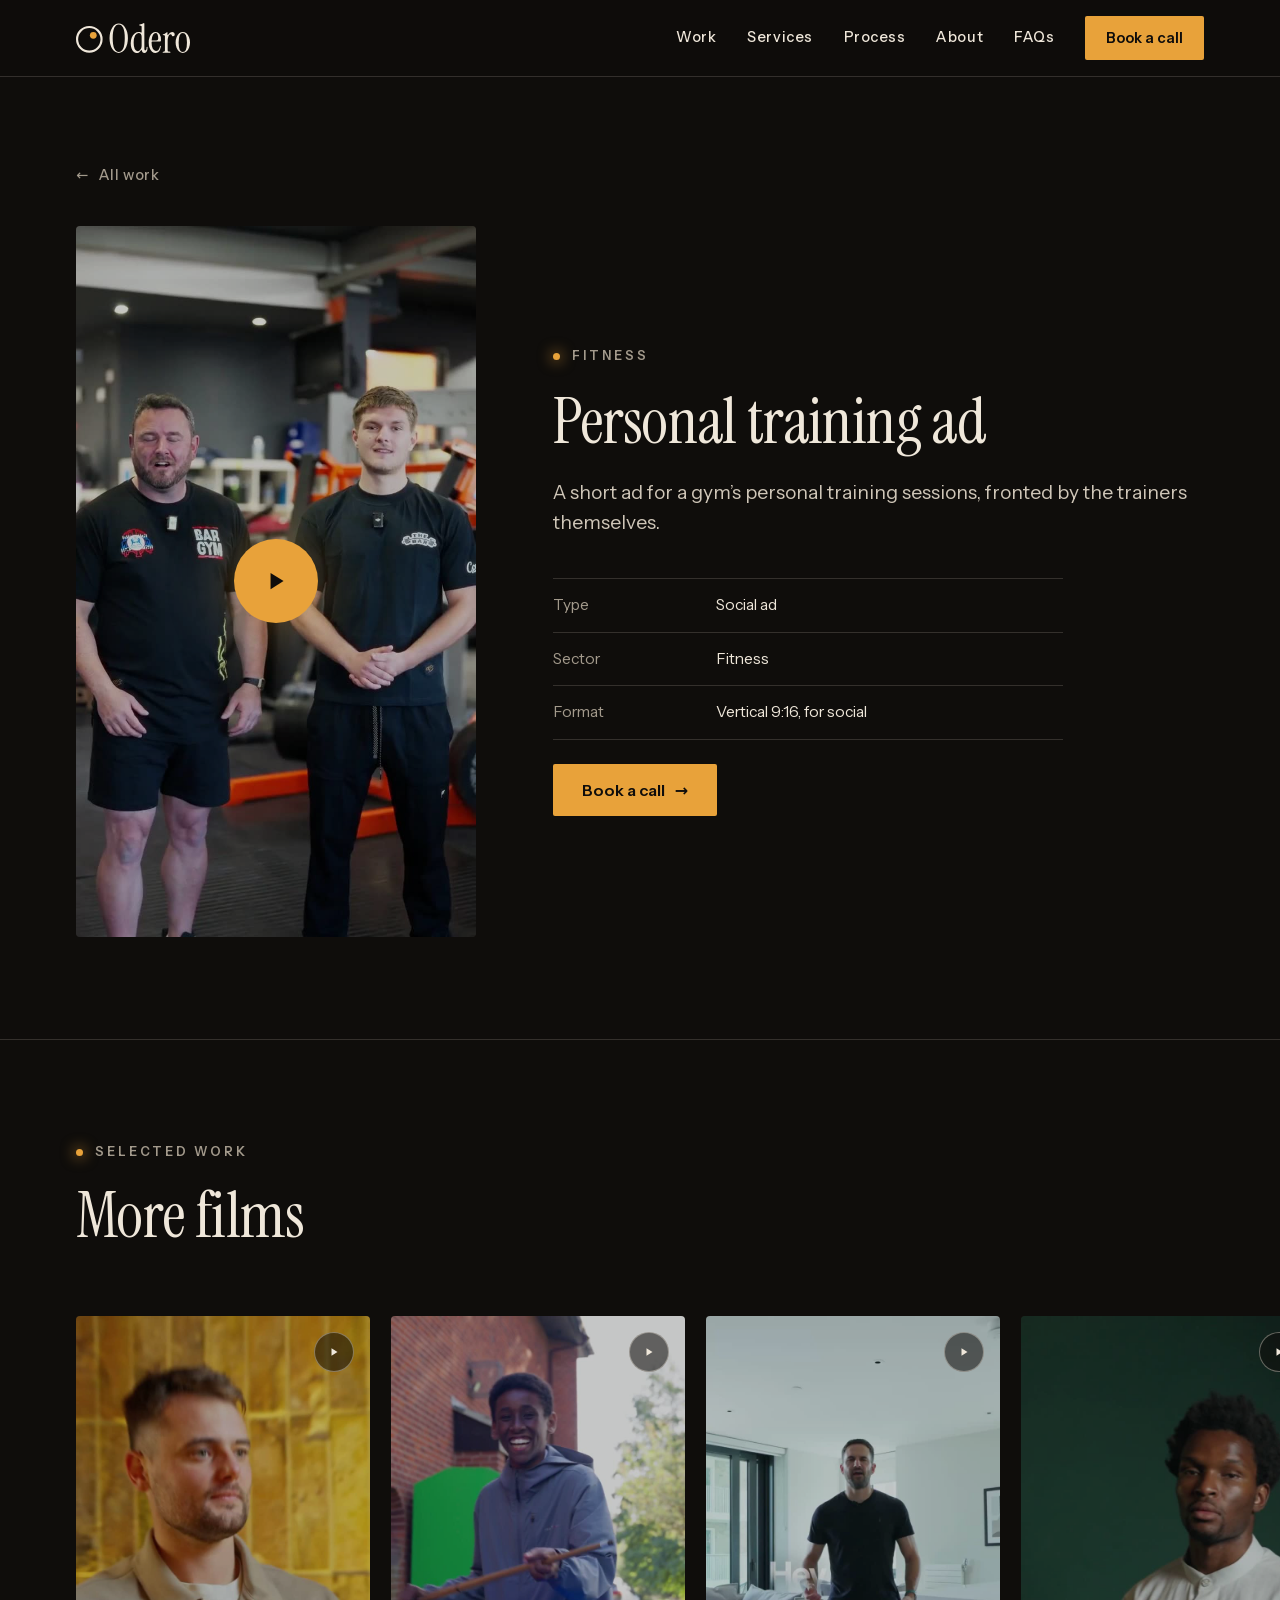
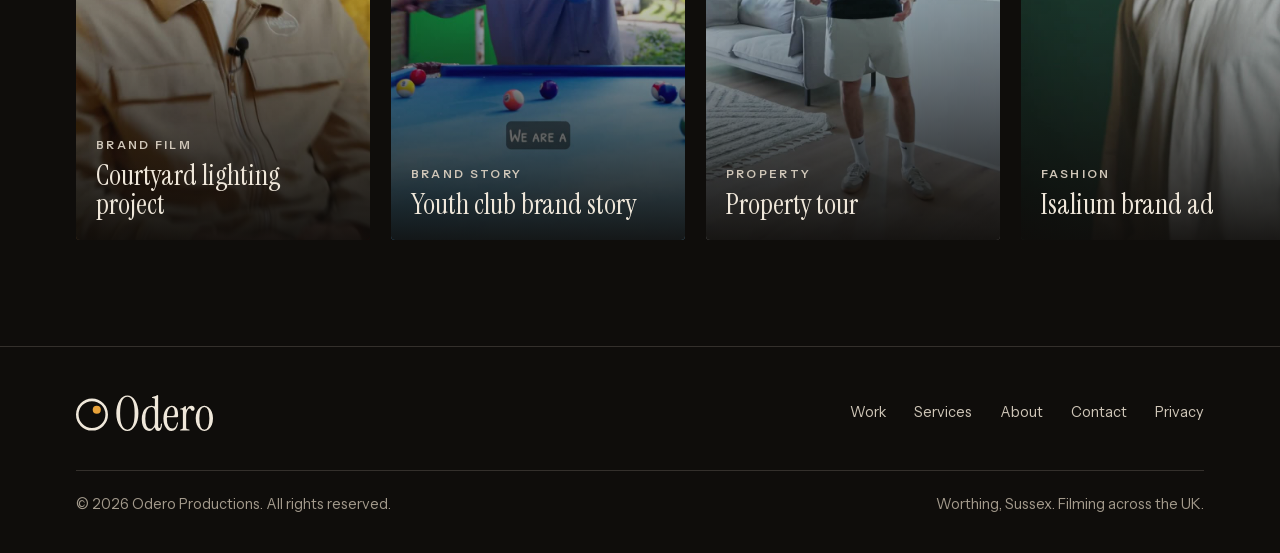
==== work/bar-gym/index.html @ 86279374 "Odero Productions site: Tungsten brand, homepage, six project pages Static site in the same style as" ====
<!DOCTYPE html>
<html lang="en-GB">
<head>
  <meta charset="UTF-8">
  <meta name="viewport" content="width=device-width, initial-scale=1">
  <!-- Security policy: see the note at the top of index.html -->
  <meta http-equiv="Content-Security-Policy" content="default-src 'self'; script-src 'self'; style-src 'self'; img-src 'self' data:; font-src 'self'; media-src 'self'; frame-src https://customer-f98idm6pe7bos5qf.cloudflarestream.com; connect-src 'self'; object-src 'none'; base-uri 'self'; form-action 'none'">
  <!-- PREVIEW ONLY: keeps this draft out of Google. Delete this line at launch. -->
  <meta name="robots" content="noindex">

  <title>Personal training ad | Odero Productions</title>
  <meta name="description" content="A short ad for a gym&rsquo;s personal training sessions, fronted by the trainers themselves.">
  <link rel="canonical" href="https://oderoproductions.com/work/bar-gym/">
  <meta name="theme-color" content="#0F0D0B">
  <meta property="og:type" content="website">
  <meta property="og:site_name" content="Odero Productions">
  <meta property="og:title" content="Personal training ad | Odero Productions">
  <meta property="og:description" content="A short ad for a gym&rsquo;s personal training sessions, fronted by the trainers themselves.">
  <meta property="og:image" content="https://oderoproductions.com/assets/brand/og.png">

  <link rel="icon" type="image/svg+xml" href="../../assets/brand/favicon.svg">
  <link rel="icon" type="image/png" sizes="48x48" href="../../assets/brand/favicon-48.png">
  <link rel="apple-touch-icon" href="../../assets/brand/apple-touch-icon.png">
  <link rel="preload" href="../../assets/fonts/instrument-serif-400-latin.woff2" as="font" type="font/woff2" crossorigin>
  <link rel="preload" href="../../assets/fonts/instrument-sans-var-latin.woff2" as="font" type="font/woff2" crossorigin>
  <link rel="stylesheet" href="../../styles.css?v=20261118a">
  <script src="../../script.js?v=20261118a"></script>
</head>
<body>
  <a class="skip-link" href="#main">Skip to content</a>

  <header class="site-header is-solid" id="top">
    <div class="container header-inner">
      <a class="brand" href="../../" aria-label="Odero Productions home">
        <img src="../../assets/brand/odero-logo-compact-on-dark.svg" alt="Odero Productions" width="114" height="30">
      </a>
      <button class="nav-toggle" type="button" aria-expanded="false" aria-controls="nav" aria-label="Open menu">
        <span></span><span></span>
      </button>
      <nav class="nav-links" id="nav" aria-label="Main">
        <a href="../../#work">Work</a>
        <a href="../../#services">Services</a>
        <a href="../../#process">Process</a>
        <a href="../../#about">About</a>
        <a href="../../#faqs">FAQs</a>
        <a class="btn btn-primary btn-small" href="https://calendly.com/info-7uvm/op" target="_blank" rel="noopener">Book a call</a>
      </nav>
    </div>
  </header>

  <main id="main">
    <!-- TODO (Christopher): the description below is a one-line placeholder
         written from the film itself. Add the brief, what was made and the
         result, and check the client is happy to be named. -->
    <section class="page-top section-tight" aria-labelledby="project-heading">
      <div class="container">
        <a class="back-link" href="../../#work"><span aria-hidden="true">&larr;</span> All work</a>
        <div class="project">
          <button class="player" type="button" data-video="0f6095017b258ff3c0d751950d780c90" data-title="Personal training ad" aria-label="Play Personal training ad">
            <img src="../../assets/work/bar-gym.jpg" alt="Two personal trainers standing in a gym" width="720" height="1280" fetchpriority="high">
            <span class="player-btn" aria-hidden="true"><svg width="26" height="26" viewBox="0 0 24 24" fill="currentColor"><path d="M7 4.5v15l12-7.5z"/></svg></span>
          </button>
          <div class="project-info">
            <p class="eyebrow">Fitness</p>
            <h1 class="h2" id="project-heading">Personal training ad</h1>
            <p class="lede">A short ad for a gym&rsquo;s personal training sessions, fronted by the trainers themselves.</p>
            <dl class="facts">
              <div><dt>Type</dt><dd>Social ad</dd></div>
              <div><dt>Sector</dt><dd>Fitness</dd></div>
              <div><dt>Format</dt><dd>Vertical 9:16, for social</dd></div>
            </dl>
            <a class="btn btn-primary" href="https://calendly.com/info-7uvm/op" target="_blank" rel="noopener">Book a call <span class="arrow" aria-hidden="true">&rarr;</span></a>
          </div>
        </div>
      </div>
    </section>

    <section class="section-tight rule-top" aria-labelledby="more-heading">
      <div class="container">
        <div class="section-head">
          <div>
            <p class="eyebrow">Selected work</p>
            <h2 class="h2" id="more-heading">More films</h2>
          </div>
        </div>
      </div>
      <div class="rail" tabindex="0" role="region" aria-label="More work, scrolls sideways">
        <a class="tile" href="../../work/courtyard-lighting/">
          <img src="../../assets/work/courtyard-lighting.jpg" alt="Interview in front of a lit gold wall" width="720" height="1280" loading="lazy">
          <span class="tile-play" aria-hidden="true"><svg width="12" height="12" viewBox="0 0 24 24" fill="currentColor"><path d="M7 4.5v15l12-7.5z"/></svg></span>
          <span class="tile-body"><span class="tile-tag">Brand film</span><span class="tile-title">Courtyard lighting project</span></span>
        </a>
        <a class="tile" href="../../work/youth-club/">
          <img src="../../assets/work/youth-club.jpg" alt="A young person playing pool at a youth club" width="720" height="1280" loading="lazy">
          <span class="tile-play" aria-hidden="true"><svg width="12" height="12" viewBox="0 0 24 24" fill="currentColor"><path d="M7 4.5v15l12-7.5z"/></svg></span>
          <span class="tile-body"><span class="tile-tag">Brand story</span><span class="tile-title">Youth club brand story</span></span>
        </a>
        <a class="tile" href="../../work/property-tour/">
          <img src="../../assets/work/property-tour.jpg" alt="Presenter in a bright apartment living room" width="720" height="1280" loading="lazy">
          <span class="tile-play" aria-hidden="true"><svg width="12" height="12" viewBox="0 0 24 24" fill="currentColor"><path d="M7 4.5v15l12-7.5z"/></svg></span>
          <span class="tile-body"><span class="tile-tag">Property</span><span class="tile-title">Property tour</span></span>
        </a>
        <a class="tile" href="../../work/isalium/">
          <img src="../../assets/work/isalium.jpg" alt="Model in a white shirt against a deep green backdrop" width="720" height="1280" loading="lazy">
          <span class="tile-play" aria-hidden="true"><svg width="12" height="12" viewBox="0 0 24 24" fill="currentColor"><path d="M7 4.5v15l12-7.5z"/></svg></span>
          <span class="tile-body"><span class="tile-tag">Fashion</span><span class="tile-title">Isalium brand ad</span></span>
        </a>
        <a class="tile" href="../../work/sweaty-betty/">
          <img src="../../assets/work/sweaty-betty.jpg" alt="Woman in activewear walking through a park" width="720" height="1280" loading="lazy">
          <span class="tile-play" aria-hidden="true"><svg width="12" height="12" viewBox="0 0 24 24" fill="currentColor"><path d="M7 4.5v15l12-7.5z"/></svg></span>
          <span class="tile-body"><span class="tile-tag">Lifestyle</span><span class="tile-title">Sweaty Betty lifestyle ad</span></span>
        </a>
      </div>
    </section>
  </main>

  <footer class="site-footer">
    <div class="container">
      <div class="footer-top">
        <a href="../../" aria-label="Odero Productions home"><img src="../../assets/brand/odero-logo-compact-on-dark.svg" alt="Odero Productions" width="137" height="36" loading="lazy"></a>
        <nav class="footer-links" aria-label="Footer">
          <a href="../../#work">Work</a>
          <a href="../../#services">Services</a>
          <a href="../../#about">About</a>
          <a href="../../#contact">Contact</a>
          <a href="../../privacy.html">Privacy</a>
        </nav>
      </div>
      <div class="footer-bottom">
        <p>&copy; <span data-year>2026</span> Odero Productions. All rights reserved.</p>
        <p>Worthing, Sussex. Filming across the UK.</p>
      </div>
    </div>
  </footer>
</body>
</html>
---- styles.css ----
/* ============================================================
   ODERO PRODUCTIONS — styles.css
   Brand direction: Tungsten. Warm light in a dark room.

   QUICK EDIT MAP
   · Accent colour ............ --tungsten (line 22)
   · Background / text ........ --carbon, --bone
   · Page width ............... --max
   ============================================================ */

/* ---------- Fonts (self-hosted, SIL Open Font License) ---------- */
@font-face {
  font-family: "Instrument Serif";
  src: url("assets/fonts/instrument-serif-400-latin.woff2") format("woff2");
  font-weight: 400; font-style: normal; font-display: swap;
}
@font-face {
  font-family: "Instrument Serif";
  src: url("assets/fonts/instrument-serif-400-italic-latin.woff2") format("woff2");
  font-weight: 400; font-style: italic; font-display: swap;
}
@font-face {
  font-family: "Instrument Sans";
  src: url("assets/fonts/instrument-sans-var-latin.woff2") format("woff2");
  font-weight: 400 700; font-style: normal; font-display: swap;
}

/* ---------- Tokens ---------- */
:root {
  --carbon: #0F0D0B;      /* page background */
  --umber: #1E1A16;       /* panels */
  --bone: #EFE7DA;        /* type */
  --linen: #CFC6B8;       /* body copy on dark */
  --dust: #A39A8C;        /* secondary type */
  --tungsten: #E8A23A;    /* the one accent */
  --tungsten-hot: #F3BC62;
  --line: rgba(239, 231, 218, 0.16);
  --line-strong: rgba(239, 231, 218, 0.38);

  --serif: "Instrument Serif", "Iowan Old Style", "Times New Roman", serif;
  --sans: "Instrument Sans", system-ui, -apple-system, "Segoe UI", sans-serif;

  --max: 1240px;
  --gutter: clamp(20px, 4.4vw, 56px);
  --section: clamp(80px, 11vw, 148px);
  --ease: cubic-bezier(0.22, 0.61, 0.36, 1);
  color-scheme: dark;
}

/* ---------- Base ---------- */
*, *::before, *::after { box-sizing: border-box; }
html { scroll-behavior: smooth; scroll-padding-top: 88px; -webkit-text-size-adjust: 100%; }
body {
  margin: 0;
  background: var(--carbon);
  color: var(--bone);
  font-family: var(--sans);
  font-size: 17px;
  line-height: 1.6;
  -webkit-font-smoothing: antialiased;
  text-rendering: optimizeLegibility;
}
img, video { display: block; max-width: 100%; }
h1, h2, h3, p, ul, ol, dl, dd, figure { margin: 0; }
ul, ol { padding: 0; list-style: none; }
a { color: inherit; }
:focus-visible { outline: 2px solid var(--tungsten); outline-offset: 3px; border-radius: 2px; }
::selection { background: var(--tungsten); color: var(--carbon); }

.container { width: 100%; max-width: var(--max); margin-inline: auto; padding-inline: var(--gutter); }
.skip-link {
  position: absolute; left: 12px; top: -60px; z-index: 100;
  padding: 10px 16px; background: var(--tungsten); color: var(--carbon); font-weight: 600; text-decoration: none;
}
.skip-link:focus { top: 12px; }
.visually-hidden {
  position: absolute; width: 1px; height: 1px; overflow: hidden; clip-path: inset(50%); white-space: nowrap;
}

/* ---------- Type ---------- */
.display {
  font-family: var(--serif); font-weight: 400;
  font-size: clamp(50px, 7vw, 104px); line-height: 0.95; letter-spacing: -0.012em;
  text-wrap: balance;
}
.h2 {
  font-family: var(--serif); font-weight: 400;
  font-size: clamp(40px, 5vw, 72px); line-height: 1; letter-spacing: -0.01em;
  text-wrap: balance;
}
.h3 { font-size: 21px; font-weight: 600; line-height: 1.25; letter-spacing: -0.005em; }
.display em, .h2 em { font-style: italic; color: var(--tungsten); }
.lede { font-size: clamp(18px, 1.5vw, 20px); line-height: 1.55; color: var(--linen); max-width: 34em; }
.muted { color: var(--dust); }

/* The eyebrow carries the lamp: one small tungsten light before the label */
.eyebrow {
  display: flex; align-items: center; gap: 12px;
  font-size: 12.5px; font-weight: 600; letter-spacing: 0.24em; text-transform: uppercase; color: var(--dust);
}
.eyebrow::before {
  content: ""; flex: none; width: 7px; height: 7px; border-radius: 50%;
  background: var(--tungsten); box-shadow: 0 0 14px 2px rgba(232, 162, 58, 0.55);
}

/* ---------- Buttons ---------- */
.btn {
  display: inline-flex; align-items: center; justify-content: center; gap: 10px;
  min-height: 52px; padding: 0 28px; border-radius: 2px; border: 1px solid transparent;
  font: 600 16px/1 var(--sans); text-decoration: none; cursor: pointer;
  transition: background-color 0.25s var(--ease), border-color 0.25s var(--ease), color 0.25s var(--ease), transform 0.25s var(--ease);
}
.btn-primary { background: var(--tungsten); color: var(--carbon); }
.btn-primary:hover { background: var(--tungsten-hot); }
.btn-ghost { border-color: var(--line-strong); color: var(--bone); font-weight: 500; }
.btn-ghost:hover { border-color: var(--bone); }
.btn-small { min-height: 44px; padding: 0 20px; font-size: 14.5px; }
.btn .arrow { transition: transform 0.25s var(--ease); }
.btn:hover .arrow { transform: translateX(4px); }
.text-link {
  color: var(--bone); text-decoration: underline; text-decoration-color: var(--tungsten);
  text-decoration-thickness: 1px; text-underline-offset: 5px;
  transition: color 0.2s var(--ease);
}
.text-link:hover { color: var(--tungsten-hot); }

/* ---------- Header ---------- */
.site-header {
  position: fixed; inset: 0 0 auto 0; z-index: 50;
  border-bottom: 1px solid transparent;
  transition: background-color 0.35s var(--ease), border-color 0.35s var(--ease);
}
.site-header.is-scrolled, .site-header.is-solid {
  background: rgba(15, 13, 11, 0.88); border-bottom-color: var(--line);
  -webkit-backdrop-filter: blur(14px); backdrop-filter: blur(14px);
}
.header-inner { display: flex; align-items: center; justify-content: space-between; gap: 24px; min-height: 76px; }
.brand { display: inline-flex; align-items: center; min-height: 44px; }
.brand img { height: 30px; width: auto; }
.nav-links { display: flex; align-items: center; gap: clamp(18px, 2.4vw, 34px); }
.nav-links a:not(.btn) {
  font-size: 14.5px; font-weight: 500; letter-spacing: 0.04em; text-decoration: none; color: var(--bone);
  padding: 12px 0; position: relative;
}
.nav-links a:not(.btn)::after {
  content: ""; position: absolute; left: 0; right: 0; bottom: 6px; height: 1px; background: var(--tungsten);
  transform: scaleX(0); transform-origin: left; transition: transform 0.3s var(--ease);
}
.nav-links a:not(.btn):hover::after { transform: scaleX(1); }
.nav-toggle {
  display: none; width: 46px; height: 46px; padding: 0; border: 1px solid var(--line-strong); border-radius: 2px;
  background: transparent; color: var(--bone); cursor: pointer; align-items: center; justify-content: center;
}
.nav-toggle span { display: block; width: 20px; height: 1.5px; background: currentColor; transition: transform 0.3s var(--ease); }
.nav-toggle span + span { margin-top: 7px; }
.nav-open .nav-toggle span:first-child { transform: translateY(4.25px) rotate(45deg); }
.nav-open .nav-toggle span:last-child { transform: translateY(-4.25px) rotate(-45deg); }

@media (max-width: 860px) {
  .nav-toggle { display: inline-flex; flex-direction: column; }
  .nav-links {
    position: fixed; inset: 76px 0 0 0; z-index: 49;
    flex-direction: column; align-items: flex-start; gap: 0;
    padding: 28px var(--gutter) 40px; background: var(--carbon); overflow-y: auto;
    visibility: hidden; opacity: 0; transform: translateY(-8px);
    transition: opacity 0.25s var(--ease), transform 0.25s var(--ease), visibility 0s 0.25s;
  }
  .nav-open .nav-links { visibility: visible; opacity: 1; transform: none; transition-delay: 0s; }
  .nav-links a:not(.btn) {
    width: 100%; padding: 16px 0; border-bottom: 1px solid var(--line);
    font: 400 34px/1.1 var(--serif); letter-spacing: 0;
  }
  .nav-links a:not(.btn)::after { display: none; }
  .nav-links .btn { margin-top: 28px; width: 100%; min-height: 54px; font-size: 16px; }
  .nav-open .site-header { background: var(--carbon); border-bottom-color: var(--line); }
  .nav-open, .nav-open body { overflow: hidden; }
}

/* ---------- Hero ---------- */
.hero { position: relative; isolation: isolate; overflow: hidden; display: flex; min-height: min(100svh, 940px); }
.hero-media { position: absolute; inset: 0 0 0 auto; width: 62%; z-index: -2; overflow: hidden; }
.hero-media img, .hero-media video { position: absolute; inset: 0; width: 100%; height: 100%; object-fit: cover; object-position: 38% 16%; }
.hero-media video { opacity: 0; transition: opacity 0.8s var(--ease); }
.hero-media.is-playing video { opacity: 1; }
.hero::before {            /* scrim: the dark room the light falls into */
  content: ""; position: absolute; inset: 0; z-index: -1;
  background:
    linear-gradient(0deg, var(--carbon) 0%, rgba(15, 13, 11, 0) 26%),
    linear-gradient(90deg, var(--carbon) 37%, rgba(15, 13, 11, 0.66) 58%, rgba(15, 13, 11, 0.1) 100%);
}
.hero::after {             /* film grain */
  content: ""; position: absolute; inset: 0; z-index: -1; pointer-events: none;
  background: url("assets/grain.png"); background-size: 200px; mix-blend-mode: overlay; opacity: 0.16;
}
.hero-content {
  display: flex; flex-direction: column; justify-content: flex-end; gap: 28px;
  padding-top: 150px; padding-bottom: clamp(64px, 9vw, 112px);
}
.hero-content > * { max-width: 700px; }
.hero-ctas { display: flex; flex-wrap: wrap; gap: 14px; margin-top: 6px; }

/* Lights up: the still starts as an unlit room and the lamp comes on */
.js .hero-media img, .js .hero-media video { filter: brightness(0.22) saturate(0.5); transform: scale(1.05); }
.js.is-lit .hero-media img, .js.is-lit .hero-media video {
  filter: none; transform: none;
  transition: filter 2.4s var(--ease) 0.2s, transform 3.2s var(--ease);
}
.js .hero-content > * { opacity: 0; transform: translateY(18px); }
.js.is-lit .hero-content > * {
  opacity: 1; transform: none;
  transition: opacity 0.9s var(--ease), transform 0.9s var(--ease);
}
.js.is-lit .hero-content > :nth-child(1) { transition-delay: 0.35s; }
.js.is-lit .hero-content > :nth-child(2) { transition-delay: 0.5s; }
.js.is-lit .hero-content > :nth-child(3) { transition-delay: 0.68s; }
.js.is-lit .hero-content > :nth-child(4) { transition-delay: 0.84s; }

@media (max-width: 860px) {
  .hero { min-height: min(100svh, 820px); }
  .hero-media { width: 100%; }
  .hero-media img, .hero-media video { object-position: 50% 12%; }
  .hero::before {
    background: linear-gradient(0deg, var(--carbon) 30%, rgba(15, 13, 11, 0.72) 58%, rgba(15, 13, 11, 0.28) 100%);
  }
  .hero-content { padding-top: 120px; }
}

/* ---------- Sections ---------- */
.section { padding-block: var(--section); }
.section-tight { padding-block: clamp(64px, 8vw, 112px); }
.section-head { display: flex; flex-wrap: wrap; align-items: flex-end; justify-content: space-between; gap: 24px 48px; margin-bottom: clamp(36px, 5vw, 64px); }
.section-head .eyebrow { margin-bottom: 22px; }
.section-head p.aside { max-width: 26em; color: var(--dust); font-size: 16px; }
.rule-top { border-top: 1px solid var(--line); }
.stack { display: flex; flex-direction: column; gap: 22px; align-items: flex-start; }

/* ---------- Work rail ---------- */
.rail-controls { display: flex; gap: 10px; }
.rail-btn {
  width: 48px; height: 48px; display: inline-flex; align-items: center; justify-content: center;
  border: 1px solid var(--line-strong); border-radius: 50%; background: transparent; color: var(--bone); cursor: pointer;
  transition: border-color 0.2s var(--ease), color 0.2s var(--ease), opacity 0.2s var(--ease);
}
.rail-btn:hover { border-color: var(--tungsten); color: var(--tungsten); }
.rail-btn[disabled] { opacity: 0.3; cursor: default; border-color: var(--line-strong); color: var(--bone); }
.rail {
  display: flex; gap: clamp(14px, 1.6vw, 22px);
  overflow-x: auto; scroll-snap-type: x mandatory; scrollbar-width: none;
  padding-inline: max(var(--gutter), calc((100vw - var(--max)) / 2 + var(--gutter)));
  scroll-padding-inline: max(var(--gutter), calc((100vw - var(--max)) / 2 + var(--gutter)));
  padding-block: 4px;
}
.rail::-webkit-scrollbar { display: none; }
.tile {
  position: relative; flex: none; width: clamp(224px, 23vw, 310px); aspect-ratio: 9 / 16;
  scroll-snap-align: start; overflow: hidden; border-radius: 4px; background: var(--umber);
  color: var(--bone); text-decoration: none; isolation: isolate;
}
.tile img {
  position: absolute; inset: 0; width: 100%; height: 100%; object-fit: cover; z-index: -2;
  filter: brightness(0.8) saturate(0.9);
  transition: filter 0.6s var(--ease), transform 1.2s var(--ease);
}
.tile::after {
  content: ""; position: absolute; inset: 0; z-index: -1;
  background: linear-gradient(0deg, rgba(15, 13, 11, 0.92) 0%, rgba(15, 13, 11, 0) 46%);
}
.tile:hover img, .tile:focus-visible img { filter: none; transform: scale(1.04); }   /* lights on */
.tile-body { position: absolute; inset: auto 0 0 0; padding: 20px; display: flex; flex-direction: column; gap: 8px; }
.tile-tag { font-size: 11.5px; font-weight: 600; letter-spacing: 0.2em; text-transform: uppercase; color: var(--linen); }
.tile-title { font-family: var(--serif); font-size: clamp(25px, 2.2vw, 30px); line-height: 1.02; }
.tile-play {
  position: absolute; top: 16px; right: 16px; width: 40px; height: 40px; border-radius: 50%;
  display: inline-flex; align-items: center; justify-content: center;
  background: rgba(15, 13, 11, 0.55); border: 1px solid var(--line-strong); color: var(--bone);
  transition: background-color 0.3s var(--ease), color 0.3s var(--ease), border-color 0.3s var(--ease);
}
.tile:hover .tile-play { background: var(--tungsten); border-color: var(--tungsten); color: var(--carbon); }

/* ---------- Services ---------- */
.service-grid { display: grid; grid-template-columns: repeat(3, minmax(0, 1fr)); gap: clamp(28px, 3.4vw, 48px) clamp(24px, 3vw, 44px); }
.service { border-top: 1px solid var(--line-strong); padding-top: 22px; display: flex; flex-direction: column; gap: 10px; }
.service .h3 { font-family: var(--serif); font-weight: 400; font-size: clamp(27px, 2.3vw, 32px); line-height: 1.05; letter-spacing: 0; }
.service p { color: var(--dust); font-size: 16px; }
@media (max-width: 900px) { .service-grid { grid-template-columns: repeat(2, minmax(0, 1fr)); } }
@media (max-width: 560px) { .service-grid { grid-template-columns: minmax(0, 1fr); } }

/* ---------- Formats band ---------- */
.band { background: var(--umber); }
.formats { display: grid; grid-template-columns: minmax(0, 5fr) minmax(0, 6fr); gap: clamp(36px, 6vw, 88px); align-items: center; }
.formats-copy { display: flex; flex-direction: column; gap: 22px; }
.frames { display: flex; align-items: flex-end; justify-content: flex-end; gap: clamp(10px, 1.4vw, 18px); }
.frame { display: flex; flex-direction: column; gap: 12px; min-width: 0; }
.frame-img { position: relative; overflow: hidden; border-radius: 3px; background: var(--carbon); }
.frame-img img { width: 100%; height: 100%; object-fit: cover; }
.frame-wide { flex: 16 1 0; }
.frame-wide .frame-img { aspect-ratio: 16 / 9; }
.frame-wide img { object-position: 50% 24%; }
.frame-square { flex: 7.4 1 0; }
.frame-square .frame-img { aspect-ratio: 1; }
.frame-square img { object-position: 45% 22%; }
.frame-tall { flex: 5.2 1 0; }
.frame-tall .frame-img { aspect-ratio: 9 / 16; }
.frame-label { font-size: 12px; font-weight: 600; letter-spacing: 0.16em; text-transform: uppercase; color: var(--bone); }
.frame-label span { display: block; margin-top: 3px; font-weight: 400; letter-spacing: 0.02em; text-transform: none; color: var(--dust); font-size: 13px; }
@media (max-width: 900px) {
  .formats { grid-template-columns: minmax(0, 1fr); }
  .frames { justify-content: flex-start; }
}
@media (max-width: 480px) { .frame-label span { display: none; } }

/* ---------- Process ---------- */
.steps { display: grid; grid-template-columns: repeat(3, minmax(0, 1fr)); gap: clamp(28px, 4vw, 64px); counter-reset: step; }
.step { position: relative; padding-top: 30px; border-top: 1px solid var(--line-strong); display: flex; flex-direction: column; gap: 12px; }
.step::before {
  counter-increment: step; content: counter(step);
  font: italic 400 clamp(64px, 6vw, 88px)/0.8 var(--serif); color: var(--tungsten); margin-bottom: 14px;
}
.step::after {     /* the lamp on the line */
  content: ""; position: absolute; top: -4px; left: 0; width: 7px; height: 7px; border-radius: 50%; background: var(--tungsten);
}
.step p { color: var(--dust); font-size: 16px; }
@media (max-width: 760px) { .steps { grid-template-columns: minmax(0, 1fr); } }

/* ---------- About ---------- */
.about { display: grid; grid-template-columns: minmax(0, 5fr) minmax(0, 6fr); gap: clamp(36px, 6vw, 96px); align-items: start; }
.about-lead { display: flex; flex-direction: column; gap: 22px; position: sticky; top: 112px; }
.about-body { display: flex; flex-direction: column; gap: 20px; font-size: clamp(17px, 1.4vw, 19px); color: var(--linen); }
.about-body p:first-child { font-family: var(--serif); font-size: clamp(27px, 2.6vw, 36px); line-height: 1.16; color: var(--bone); }
.facts { margin-top: 16px; border-top: 1px solid var(--line); }
.facts div { display: grid; grid-template-columns: 9.5em 1fr; gap: 16px; padding: 14px 0; border-bottom: 1px solid var(--line); font-size: 15.5px; }
.facts dt { color: var(--dust); }
.facts dd { color: var(--bone); }
@media (max-width: 900px) {
  .about { grid-template-columns: minmax(0, 1fr); }
  .about-lead { position: static; }
}

/* ---------- FAQs ---------- */
.faq-wrap { display: grid; grid-template-columns: minmax(0, 4fr) minmax(0, 7fr); gap: clamp(32px, 6vw, 96px); align-items: start; }
.faq-list { border-top: 1px solid var(--line-strong); }
.faq { border-bottom: 1px solid var(--line); }
.faq summary {
  display: flex; align-items: center; justify-content: space-between; gap: 24px;
  padding: 22px 0; cursor: pointer; list-style: none;
  font-size: clamp(18px, 1.5vw, 20px); font-weight: 500; line-height: 1.3;
  transition: color 0.2s var(--ease);
}
.faq summary::-webkit-details-marker { display: none; }
.faq summary:hover { color: var(--tungsten-hot); }
.faq summary::after {
  content: ""; flex: none; width: 13px; height: 13px;
  background:
    linear-gradient(var(--tungsten), var(--tungsten)) center / 100% 1.5px no-repeat,
    linear-gradient(var(--tungsten), var(--tungsten)) center / 1.5px 100% no-repeat;
  transition: transform 0.3s var(--ease);
}
.faq[open] summary::after { transform: rotate(45deg); }
.faq p { padding: 0 48px 26px 0; color: var(--linen); max-width: 40em; }
@media (max-width: 900px) { .faq-wrap { grid-template-columns: minmax(0, 1fr); } }

/* ---------- Contact ---------- */
.contact { position: relative; isolation: isolate; overflow: hidden; }
.contact::before {   /* one warm lamp, low in the corner */
  content: ""; position: absolute; z-index: -1; right: -12%; bottom: -55%; width: 70%; aspect-ratio: 1; border-radius: 50%;
  background: radial-gradient(closest-side, rgba(232, 162, 58, 0.2), rgba(232, 162, 58, 0) 70%);
}
.contact-inner { display: grid; grid-template-columns: minmax(0, 7fr) minmax(0, 4fr); gap: clamp(36px, 6vw, 96px); align-items: end; }
.contact-main { display: flex; flex-direction: column; gap: 26px; align-items: flex-start; }
.contact-list { border-top: 1px solid var(--line-strong); }
.contact-list a {
  display: flex; align-items: baseline; justify-content: space-between; gap: 16px;
  padding: 16px 0; border-bottom: 1px solid var(--line); text-decoration: none;
  transition: color 0.2s var(--ease), padding 0.3s var(--ease);
}
.contact-list a:hover { color: var(--tungsten-hot); padding-left: 8px; }
.contact-list span:first-child { font-size: 12.5px; font-weight: 600; letter-spacing: 0.2em; text-transform: uppercase; color: var(--dust); }
.contact-list span:last-child { font-size: 16px; text-align: right; overflow-wrap: anywhere; }
@media (max-width: 900px) { .contact-inner { grid-template-columns: minmax(0, 1fr); align-items: start; } }

/* ---------- Footer ---------- */
.site-footer { border-top: 1px solid var(--line); padding-block: 44px 36px; font-size: 14.5px; color: var(--dust); }
.footer-top { display: flex; flex-wrap: wrap; align-items: center; justify-content: space-between; gap: 24px; }
.footer-top img { height: 36px; width: auto; }
.footer-links { display: flex; flex-wrap: wrap; gap: 8px 28px; }
.footer-links a { color: var(--linen); text-decoration: none; padding: 10px 0; }
.footer-links a:hover { color: var(--tungsten-hot); }
.footer-bottom { display: flex; flex-wrap: wrap; justify-content: space-between; gap: 8px 24px; margin-top: 36px; padding-top: 22px; border-top: 1px solid var(--line); }

/* ---------- Project pages ---------- */
.page-top { padding-top: clamp(116px, 12vw, 156px); }
.back-link {
  display: inline-flex; align-items: center; gap: 10px; min-height: 44px;
  font-size: 14.5px; font-weight: 500; letter-spacing: 0.04em; color: var(--dust); text-decoration: none;
  transition: color 0.2s var(--ease);
}
.back-link:hover { color: var(--tungsten-hot); }
.project { display: grid; grid-template-columns: minmax(0, 400px) minmax(0, 1fr); gap: clamp(36px, 6vw, 96px); align-items: center; margin-top: 28px; }
.player {
  position: relative; width: 100%; aspect-ratio: 9 / 16; overflow: hidden; border-radius: 4px; background: var(--umber);
  border: 0; padding: 0; cursor: pointer; display: block; color: var(--bone);
}
.player img { position: absolute; inset: 0; width: 100%; height: 100%; object-fit: cover; transition: filter 0.6s var(--ease); filter: brightness(0.78); }
.player:hover img { filter: none; }
.player iframe { position: absolute; inset: 0; width: 100%; height: 100%; border: 0; }
.player-btn {
  position: absolute; left: 50%; top: 50%; transform: translate(-50%, -50%);
  width: 84px; height: 84px; border-radius: 50%; display: inline-flex; align-items: center; justify-content: center;
  background: var(--tungsten); color: var(--carbon);
  box-shadow: 0 0 60px 6px rgba(232, 162, 58, 0.35);
  transition: transform 0.3s var(--ease), background-color 0.3s var(--ease);
}
.player:hover .player-btn { transform: translate(-50%, -50%) scale(1.06); background: var(--tungsten-hot); }
.player.is-playing { cursor: default; }
.project-info { display: flex; flex-direction: column; gap: 24px; align-items: flex-start; }
.project-info .facts { width: 100%; max-width: 30em; }
@media (max-width: 860px) {
  .project { grid-template-columns: minmax(0, 1fr); }
  .player { max-width: 360px; margin-inline: auto; }
  .project-info { order: -1; }
}

/* ---------- Text pages (privacy, 404) ---------- */
.prose { max-width: 44em; display: flex; flex-direction: column; gap: 18px; color: var(--linen); }
.prose h2 { font: 400 clamp(28px, 3vw, 36px)/1.1 var(--serif); color: var(--bone); margin-top: 24px; }
.prose ul { list-style: disc; padding-left: 1.2em; display: flex; flex-direction: column; gap: 8px; }
.prose a { color: var(--bone); text-decoration-color: var(--tungsten); text-underline-offset: 4px; }
.notfound { min-height: 100svh; display: flex; flex-direction: column; justify-content: center; gap: 26px; align-items: flex-start; }

/* ---------- Scroll reveal ----------
   Only ever hides things when script.js has added .js, so nothing is
   stranded without JavaScript or with reduced motion on. */
.js .reveal { opacity: 0; transform: translateY(26px); }
.js .reveal.is-in { opacity: 1; transform: none; transition: opacity 0.9s var(--ease) var(--d, 0s), transform 0.9s var(--ease) var(--d, 0s); }

@media (prefers-reduced-motion: reduce) {
  html { scroll-behavior: auto; }
  *, *::before, *::after { transition-duration: 0.01ms !important; transition-delay: 0s !important; animation: none !important; }
}
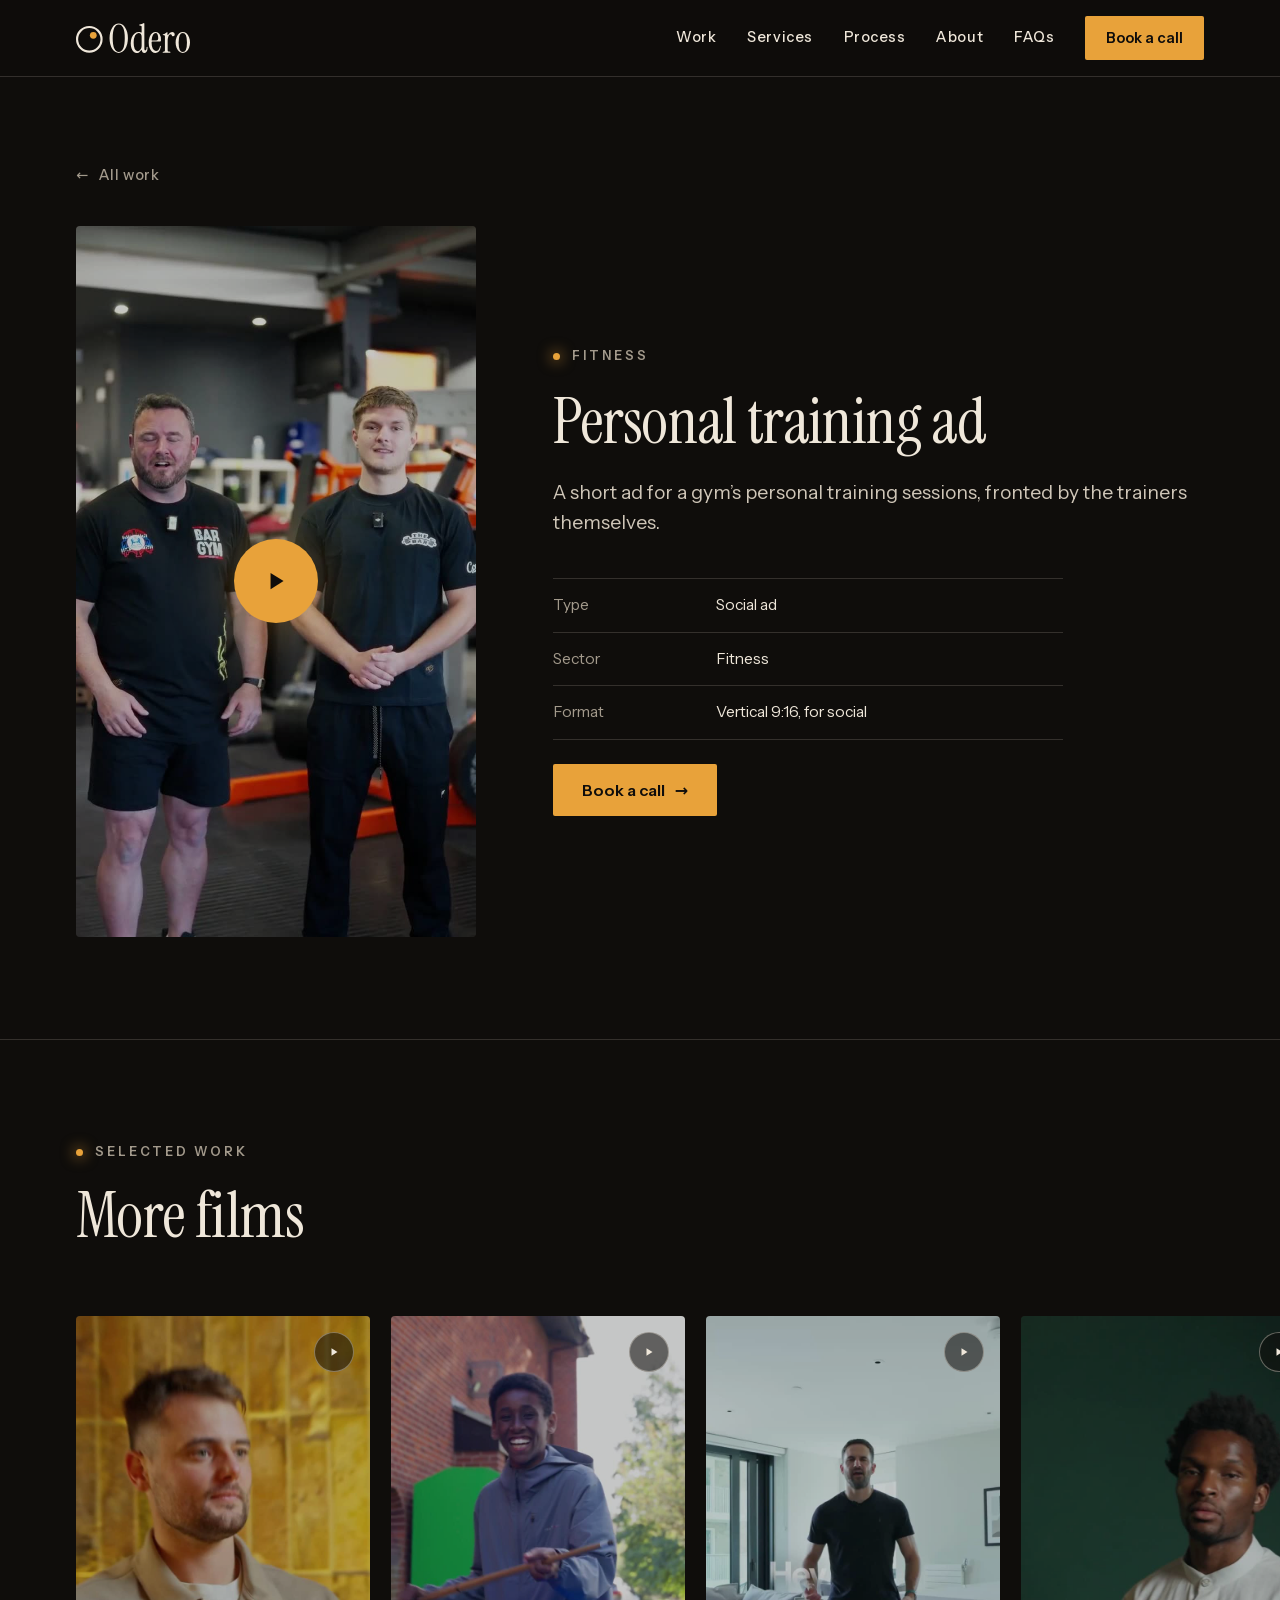
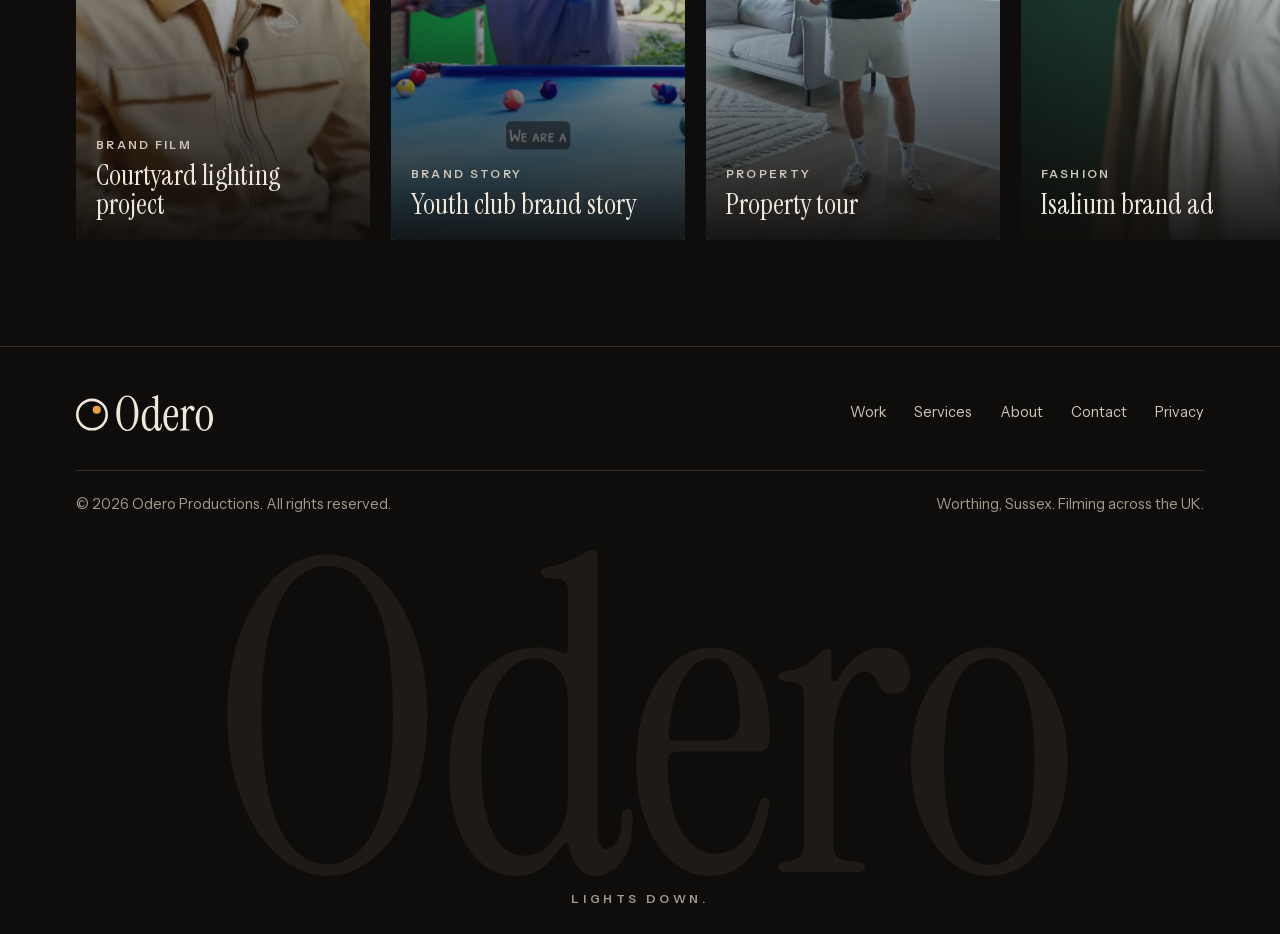
==== commit ae905062: "Homepage: more varied sections and sharper copy Adds an intro statement that lights up on scroll, a " ====
--- a/work/bar-gym/index.html
+++ b/work/bar-gym/index.html
@@ -23,8 +23,8 @@
   <link rel="apple-touch-icon" href="../../assets/brand/apple-touch-icon.png">
   <link rel="preload" href="../../assets/fonts/instrument-serif-400-latin.woff2" as="font" type="font/woff2" crossorigin>
   <link rel="preload" href="../../assets/fonts/instrument-sans-var-latin.woff2" as="font" type="font/woff2" crossorigin>
-  <link rel="stylesheet" href="../../styles.css?v=20261118a">
-  <script src="../../script.js?v=20261118a"></script>
+  <link rel="stylesheet" href="../../styles.css?v=20261118b">
+  <script src="../../script.js?v=20261118b"></script>
 </head>
 <body>
   <a class="skip-link" href="#main">Skip to content</a>
@@ -131,6 +131,8 @@
         <p>Worthing, Sussex. Filming across the UK.</p>
       </div>
     </div>
+    <p class="footer-word" aria-hidden="true">Odero</p>
+    <p class="footer-signoff">Lights down.</p>
   </footer>
 </body>
 </html>
--- a/styles.css
+++ b/styles.css
@@ -427,6 +427,169 @@
 .prose a { color: var(--bone); text-decoration-color: var(--tungsten); text-underline-offset: 4px; }
 .notfound { min-height: 100svh; display: flex; flex-direction: column; justify-content: center; gap: 26px; align-items: flex-start; }
 
+/* ============================================================
+   Feature sections. Each one has its own look on purpose.
+   ============================================================ */
+
+/* ---------- Hero credit ---------- */
+.hero-credit {
+  position: absolute; right: var(--gutter); bottom: 30px; z-index: 1;
+  font-size: 12px; font-weight: 600; letter-spacing: 0.18em; text-transform: uppercase;
+  color: var(--linen); text-decoration: none; padding: 10px 0;
+}
+.hero-credit span { color: var(--bone); border-bottom: 1px solid var(--tungsten); padding-bottom: 2px; }
+.hero-credit:hover span { color: var(--tungsten-hot); }
+@media (max-width: 860px) { .hero-credit { display: none; } }
+
+/* ---------- Intro statement: lights up as you scroll ---------- */
+.intro { padding-bottom: clamp(56px, 7vw, 96px); }
+.statement {
+  font-family: var(--serif); font-size: clamp(30px, 4.3vw, 62px); line-height: 1.1; letter-spacing: -0.008em;
+  max-width: 21em; text-wrap: pretty;
+}
+.statement .w { color: rgba(239, 231, 218, 0.2); transition: color 0.5s var(--ease); }
+.statement .w.lit { color: var(--bone); }
+.meta-row {
+  display: grid; grid-template-columns: repeat(4, minmax(0, 1fr)); gap: 24px;
+  margin-top: clamp(40px, 5vw, 72px); padding-top: 24px; border-top: 1px solid var(--line);
+}
+.meta-row dt { font-size: 12px; font-weight: 600; letter-spacing: 0.2em; text-transform: uppercase; color: var(--dust); margin-bottom: 6px; }
+.meta-row dd { font-size: 17px; color: var(--bone); }
+@media (max-width: 720px) { .meta-row { grid-template-columns: repeat(2, minmax(0, 1fr)); } }
+
+/* ---------- Marquee ---------- */
+.marquee { overflow: hidden; border-block: 1px solid var(--line); padding-block: clamp(18px, 2.4vw, 30px); }
+.marquee-track { display: flex; width: max-content; animation: marquee 46s linear infinite; }
+.marquee:hover .marquee-track { animation-play-state: paused; }
+.marquee-track span {
+  display: inline-flex; align-items: center; white-space: nowrap;
+  font-family: var(--serif); font-size: clamp(40px, 6vw, 88px); line-height: 1; color: var(--bone);
+}
+.marquee-track span::after {
+  content: ""; width: 0.14em; height: 0.14em; border-radius: 50%; background: var(--tungsten);
+  margin-inline: 0.42em; box-shadow: 0 0 18px 3px rgba(232, 162, 58, 0.5);
+}
+.marquee-track em { font-style: italic; color: transparent; -webkit-text-stroke: 1px var(--dust); }
+@keyframes marquee { to { transform: translateX(-50%); } }
+
+/* ---------- Work rail: every other tile sits lower ---------- */
+.rail-stagger { padding-bottom: 56px; }
+.rail-stagger .tile:nth-child(even) { margin-top: 52px; }
+@media (max-width: 640px) {
+  .rail-stagger { padding-bottom: 4px; }
+  .rail-stagger .tile:nth-child(even) { margin-top: 0; }
+}
+
+/* ---------- The tungsten band ---------- */
+.glow-band {
+  position: relative; isolation: isolate; overflow: hidden;
+  background: var(--tungsten); color: var(--carbon);
+  padding-block: clamp(80px, 11vw, 156px);
+}
+.glow-band::before {       /* the hot centre of the lamp */
+  content: ""; position: absolute; z-index: -1; inset: -40% -10% auto auto; width: 90%; aspect-ratio: 1; border-radius: 50%;
+  background: radial-gradient(closest-side, rgba(255, 226, 160, 0.9), rgba(255, 226, 160, 0) 70%);
+}
+.glow-band::after {
+  content: ""; position: absolute; inset: 0; z-index: -1; pointer-events: none;
+  background: url("assets/grain.png"); background-size: 200px; mix-blend-mode: multiply; opacity: 0.22;
+}
+.glow-band .eyebrow { color: rgba(15, 13, 11, 0.78); }
+.glow-band .eyebrow::before { background: var(--carbon); box-shadow: none; }
+.glow-statement {
+  margin-top: 28px; max-width: 13.5em;
+  font-family: var(--serif); font-size: clamp(42px, 7vw, 108px); line-height: 0.98; letter-spacing: -0.015em; text-wrap: balance;
+}
+.readout { display: flex; flex-wrap: wrap; gap: 8px 28px; margin-top: clamp(36px, 5vw, 64px); font-size: 12px; font-weight: 600; letter-spacing: 0.22em; text-transform: uppercase; color: rgba(15, 13, 11, 0.74); }
+.readout span:first-child { color: var(--carbon); }
+
+/* ---------- Services: the one light section ---------- */
+.paper { background: var(--bone); color: var(--carbon); }
+.paper .eyebrow { color: #5E574D; }
+.paper .eyebrow::before { box-shadow: none; background: #B9770F; }
+.paper .section-head p.aside { color: #4A443B; }
+.paper :focus-visible { outline-color: var(--carbon); }
+.svc-list { border-top: 1px solid rgba(15, 13, 11, 0.3); }
+.svc {
+  position: relative; display: grid; grid-template-columns: minmax(0, 6fr) minmax(0, 5fr); gap: 12px clamp(24px, 5vw, 72px); align-items: center;
+  padding: clamp(20px, 2.4vw, 30px) clamp(0px, 1.6vw, 22px); border-bottom: 1px solid rgba(15, 13, 11, 0.3);
+  transition: background-color 0.35s var(--ease), color 0.35s var(--ease), padding 0.35s var(--ease);
+}
+.svc h3 { font-family: var(--serif); font-weight: 400; font-size: clamp(31px, 4.2vw, 58px); line-height: 1; letter-spacing: -0.01em; }
+.svc p { font-size: 16.5px; line-height: 1.5; color: #4A443B; max-width: 30em; transition: color 0.35s var(--ease); }
+.svc::after {
+  content: ""; position: absolute; right: clamp(0px, 1.6vw, 22px); top: 50%; width: 9px; height: 9px; margin-top: -4.5px; border-radius: 50%;
+  background: var(--tungsten); box-shadow: 0 0 18px 4px rgba(232, 162, 58, 0.6); opacity: 0; transition: opacity 0.35s var(--ease);
+}
+@media (hover: hover) and (min-width: 761px) {
+  .svc:hover { background: var(--carbon); color: var(--bone); padding-inline: clamp(12px, 2.6vw, 36px) clamp(40px, 4vw, 56px); }
+  .svc:hover p { color: var(--linen); }
+  .svc:hover::after { opacity: 1; right: clamp(12px, 2.6vw, 36px); }
+}
+@media (max-width: 760px) { .svc { grid-template-columns: minmax(0, 1fr); } }
+
+/* ---------- Process: the call sheet ---------- */
+.callsheet {
+  background: var(--bone); color: var(--carbon); border-radius: 3px;
+  padding: clamp(20px, 3vw, 40px); box-shadow: 0 30px 80px -30px rgba(232, 162, 58, 0.28);
+}
+.callsheet-top {
+  display: flex; flex-wrap: wrap; justify-content: space-between; gap: 6px 24px; padding-bottom: 14px; border-bottom: 2px solid var(--carbon);
+  font-size: 12px; font-weight: 700; letter-spacing: 0.2em; text-transform: uppercase;
+}
+.callsheet table { width: 100%; border-collapse: collapse; }
+.callsheet thead th { text-align: left; padding: 14px 20px 12px 0; font-size: 12px; font-weight: 600; letter-spacing: 0.18em; text-transform: uppercase; color: #5E574D; border-bottom: 1px solid rgba(15, 13, 11, 0.3); }
+.callsheet tbody th, .callsheet tbody td { padding: clamp(18px, 2.2vw, 28px) 24px clamp(18px, 2.2vw, 28px) 0; vertical-align: top; text-align: left; border-bottom: 1px solid rgba(15, 13, 11, 0.18); }
+.callsheet tbody tr:last-child th, .callsheet tbody tr:last-child td { border-bottom: 0; padding-bottom: 6px; }
+.callsheet tbody th { width: 30%; font: 400 clamp(28px, 3vw, 42px)/1 var(--serif); white-space: nowrap; }
+.callsheet .num { display: inline-block; min-width: 1.1em; font-style: italic; color: #96600C; }
+.callsheet td { font-size: 16.5px; line-height: 1.5; color: #2E2A24; }
+.callsheet td:last-child { font-weight: 600; color: var(--carbon); }
+@media (max-width: 760px) {
+  .callsheet thead { position: absolute; width: 1px; height: 1px; overflow: hidden; clip-path: inset(50%); }
+  .callsheet table, .callsheet tbody, .callsheet tr, .callsheet tbody th, .callsheet td { display: block; width: 100%; }
+  .callsheet tbody th { border-bottom: 0; padding-bottom: 4px; white-space: normal; }
+  .callsheet tbody td { border-bottom: 0; padding: 8px 0; }
+  .callsheet td::before { content: attr(data-label); display: block; font-size: 11.5px; font-weight: 600; letter-spacing: 0.18em; text-transform: uppercase; color: #5E574D; margin-bottom: 2px; }
+  .callsheet tbody tr { border-bottom: 1px solid rgba(15, 13, 11, 0.18); padding-bottom: 14px; }
+  .callsheet tbody tr:last-child { border-bottom: 0; padding-bottom: 0; }
+}
+
+/* ---------- About sign-off ---------- */
+.signoff { margin-top: 14px; padding-top: 22px; border-top: 1px solid var(--line); font-family: var(--serif); font-style: italic; font-size: 30px; line-height: 1.1; color: var(--bone); }
+.signoff span { display: block; margin-top: 8px; font: 600 12px/1.4 var(--sans); font-style: normal; letter-spacing: 0.2em; text-transform: uppercase; color: var(--dust); }
+
+/* ---------- Contact: a lamp that follows the pointer ---------- */
+.spot {
+  position: relative; overflow: hidden; border: 1px solid var(--line-strong); border-radius: 4px;
+  display: flex; flex-direction: column; align-items: center; gap: 26px; text-align: center;
+  padding: clamp(64px, 10vw, 150px) var(--gutter);
+  background:
+    radial-gradient(520px circle at var(--mx, 72%) var(--my, 108%), rgba(232, 162, 58, 0.34), rgba(232, 162, 58, 0) 62%),
+    var(--umber);
+}
+.spot::after { content: ""; position: absolute; inset: 0; pointer-events: none; background: url("assets/grain.png"); background-size: 200px; mix-blend-mode: overlay; opacity: 0.14; }
+.spot > * { position: relative; z-index: 1; }
+.spot .lede { max-width: 28em; }
+.contact-row { display: grid; grid-template-columns: repeat(4, minmax(0, 1fr)); gap: 0 clamp(16px, 2.4vw, 32px); margin-top: 28px; }
+.contact-row a {
+  display: flex; flex-direction: column; gap: 6px; padding: 18px 0; border-top: 1px solid var(--line-strong); text-decoration: none;
+  transition: color 0.2s var(--ease), border-color 0.2s var(--ease);
+}
+.contact-row a:hover { color: var(--tungsten-hot); border-top-color: var(--tungsten); }
+.contact-row span:first-child { font-size: 12px; font-weight: 600; letter-spacing: 0.2em; text-transform: uppercase; color: var(--dust); }
+.contact-row span:last-child { font-size: 16px; overflow-wrap: anywhere; }
+@media (max-width: 1120px) { .contact-row { grid-template-columns: repeat(2, minmax(0, 1fr)); } }
+@media (max-width: 520px) { .contact-row { grid-template-columns: minmax(0, 1fr); } }
+
+/* ---------- Footer: the name, then lights down ---------- */
+.site-footer { overflow: hidden; padding-bottom: 0; }
+.footer-word {
+  margin-top: clamp(28px, 4vw, 56px); text-align: center; user-select: none;
+  font: 400 clamp(150px, 34vw, 520px)/0.72 var(--serif); letter-spacing: -0.02em; color: var(--umber);
+}
+.footer-signoff { text-align: center; padding: 22px 0 26px; font-size: 12px; font-weight: 600; letter-spacing: 0.3em; text-transform: uppercase; color: var(--dust); position: relative; margin-top: -1.2em; }
+
 /* ---------- Scroll reveal ----------
    Only ever hides things when script.js has added .js, so nothing is
    stranded without JavaScript or with reduced motion on. */
@@ -435,5 +598,7 @@
 
 @media (prefers-reduced-motion: reduce) {
   html { scroll-behavior: auto; }
+  .marquee-track { flex-wrap: wrap; width: auto; justify-content: center; row-gap: 8px; }
+  .marquee-track span:nth-child(n+9) { display: none; }
   *, *::before, *::after { transition-duration: 0.01ms !important; transition-delay: 0s !important; animation: none !important; }
 }
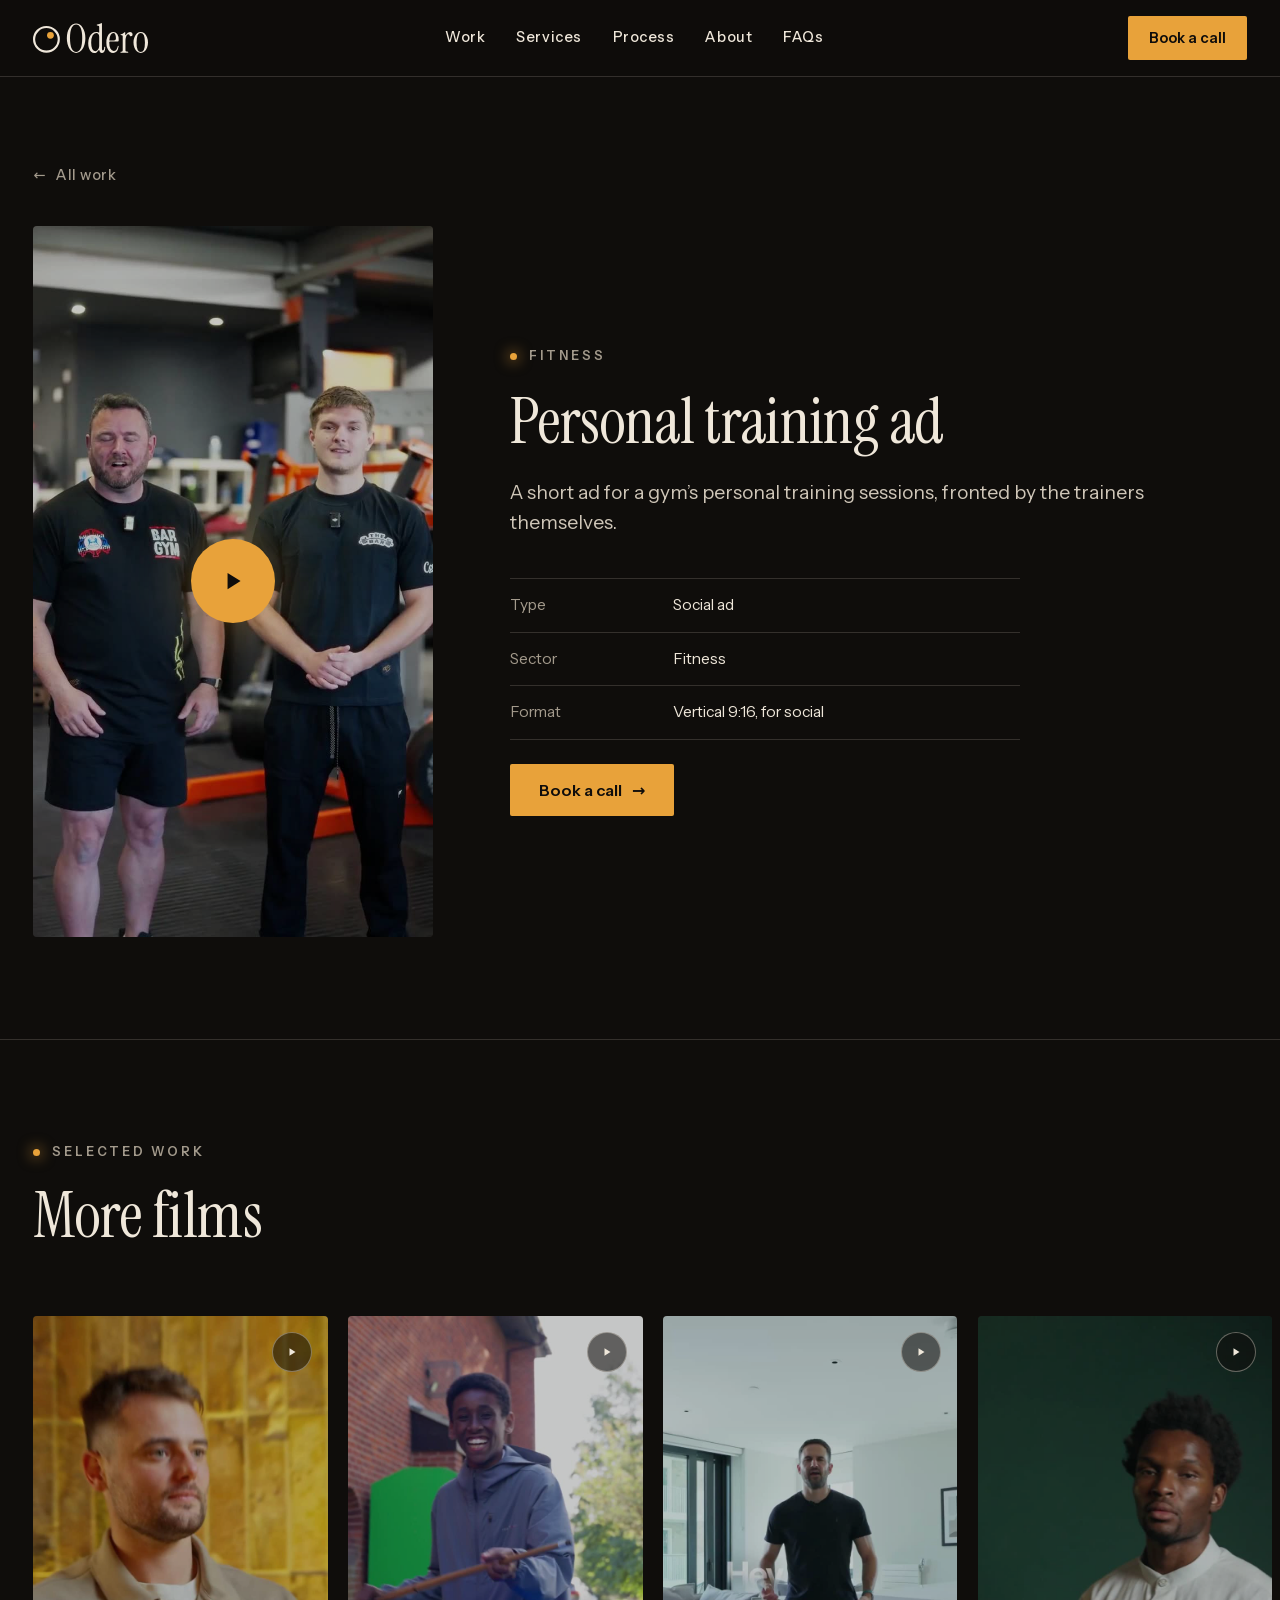
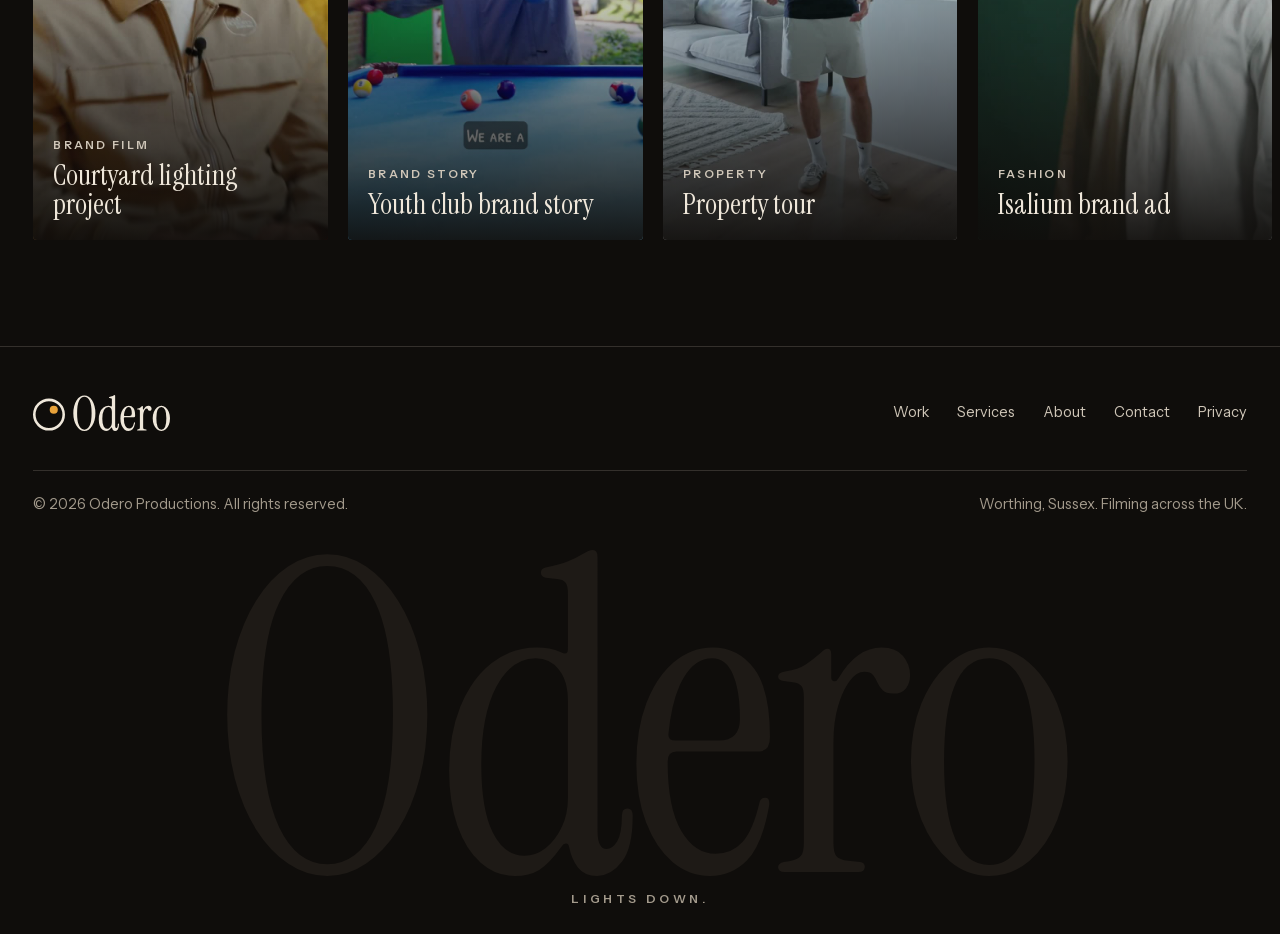
==== commit 912f56c1: "Homepage: edge-to-edge layout with giant staggered type Wider pages, a three-line staggered headline" ====
--- a/work/bar-gym/index.html
+++ b/work/bar-gym/index.html
@@ -23,8 +23,8 @@
   <link rel="apple-touch-icon" href="../../assets/brand/apple-touch-icon.png">
   <link rel="preload" href="../../assets/fonts/instrument-serif-400-latin.woff2" as="font" type="font/woff2" crossorigin>
   <link rel="preload" href="../../assets/fonts/instrument-sans-var-latin.woff2" as="font" type="font/woff2" crossorigin>
-  <link rel="stylesheet" href="../../styles.css?v=20261118b">
-  <script src="../../script.js?v=20261118b"></script>
+  <link rel="stylesheet" href="../../styles.css?v=20261118c">
+  <script src="../../script.js?v=20261118c"></script>
 </head>
 <body>
   <a class="skip-link" href="#main">Skip to content</a>
--- a/styles.css
+++ b/styles.css
@@ -40,8 +40,8 @@
   --serif: "Instrument Serif", "Iowan Old Style", "Times New Roman", serif;
   --sans: "Instrument Sans", system-ui, -apple-system, "Segoe UI", sans-serif;
 
-  --max: 1240px;
-  --gutter: clamp(20px, 4.4vw, 56px);
+  --max: 1720px;
+  --gutter: clamp(18px, 2.6vw, 44px);
   --section: clamp(80px, 11vw, 148px);
   --ease: cubic-bezier(0.22, 0.61, 0.36, 1);
   color-scheme: dark;
@@ -590,6 +590,114 @@
 }
 .footer-signoff { text-align: center; padding: 22px 0 26px; font-size: 12px; font-weight: 600; letter-spacing: 0.3em; text-transform: uppercase; color: var(--dust); position: relative; margin-top: -1.2em; }
 
+/* ============================================================
+   Edge-to-edge layout: wide pages, giant staggered type,
+   scattered work and stacked service cards.
+   ============================================================ */
+
+/* ---------- Header: links sit in the middle ---------- */
+@media (min-width: 861px) {
+  .nav-links { flex: 1; }
+  .nav-links a:first-child { margin-left: auto; }
+  .nav-links .btn { margin-left: auto; }
+}
+
+/* ---------- Giant staggered headline ---------- */
+.mega {
+  font-family: var(--serif); font-weight: 400; letter-spacing: -0.022em;
+  font-size: clamp(58px, 12.4vw, 244px); line-height: 0.84;
+}
+.mega span { display: block; width: fit-content; }
+.mega span:nth-child(2) { margin-left: 17%; }
+.mega span:nth-child(3) { margin-left: auto; }
+.mega em { font-style: italic; color: var(--tungsten); }
+
+/* ---------- Hero ---------- */
+.hero { min-height: max(100svh, 640px); }
+.hero-media { width: 56%; }
+.hero::before {
+  background:
+    linear-gradient(0deg, var(--carbon) 0%, rgba(15, 13, 11, 0) 30%),
+    linear-gradient(90deg, var(--carbon) 43%, rgba(15, 13, 11, 0.62) 62%, rgba(15, 13, 11, 0.18) 100%);
+}
+.hero-content { justify-content: space-between; gap: 32px; padding-top: 112px; padding-bottom: clamp(28px, 3.4vw, 52px); }
+.hero-content > * { max-width: none; }
+.hero-top { display: flex; flex-wrap: wrap; align-items: center; justify-content: space-between; gap: 8px 24px; }
+.hero-credit { position: static; padding: 6px 0; }
+.hero-foot { display: flex; flex-wrap: wrap; align-items: flex-end; justify-content: space-between; gap: 24px 48px; }
+.hero-foot .lede { max-width: 30em; }
+.hero-ctas { margin-top: 0; }
+@media (max-width: 860px) {
+  .hero-media { width: 100%; }
+  .hero::before { background: linear-gradient(0deg, var(--carbon) 22%, rgba(15, 13, 11, 0.7) 55%, rgba(15, 13, 11, 0.34) 100%); }
+  .hero-content { padding-top: 104px; }
+  .hero-top { margin-bottom: auto; }
+}
+
+/* ---------- Label left, content right ---------- */
+.split { display: grid; grid-template-columns: minmax(0, 3fr) minmax(0, 9fr); gap: 24px clamp(24px, 4vw, 64px); align-items: start; }
+.split > .eyebrow { padding-top: 0.9em; }
+.statement { max-width: 19em; }
+@media (max-width: 860px) { .split { grid-template-columns: minmax(0, 1fr); } .split > .eyebrow { padding-top: 0; } }
+
+/* ---------- Work: scattered grid ----------
+   Text stays pinned on the left while the films scroll past at
+   different sizes on the right. */
+.work-layout { display: grid; grid-template-columns: minmax(0, 4fr) minmax(0, 8fr); gap: clamp(28px, 4vw, 64px); align-items: start; }
+.work-side { position: sticky; top: 116px; display: flex; flex-direction: column; align-items: flex-start; gap: 22px; }
+.work-side .lede { max-width: 22em; }
+.work-scatter { display: grid; grid-template-columns: repeat(12, minmax(0, 1fr)); column-gap: clamp(12px, 1.6vw, 24px); row-gap: clamp(28px, 5vw, 84px); align-items: start; }
+.work-scatter .tile { width: auto; }
+.work-scatter .tile:nth-child(1) { grid-column: 1 / span 6; }
+.work-scatter .tile:nth-child(2) { grid-column: 8 / span 4; margin-top: 46%; }
+.work-scatter .tile:nth-child(3) { grid-column: 2 / span 4; }
+.work-scatter .tile:nth-child(4) { grid-column: 7 / span 6; margin-top: -22%; }
+.work-scatter .tile:nth-child(5) { grid-column: 1 / span 5; margin-top: 12%; }
+.work-scatter .tile:nth-child(6) { grid-column: 8 / span 5; margin-top: 34%; }
+@media (max-width: 860px) {
+  .work-layout { grid-template-columns: minmax(0, 1fr); }
+  .work-side { position: static; }
+  .work-scatter { row-gap: 14px; }
+  .work-scatter .tile:nth-child(n) { grid-column: span 6; margin-top: 0; }
+  .work-scatter .tile:nth-child(even) { margin-top: 44px; }
+  .work-scatter .tile-title { font-size: 21px; }
+  .work-scatter .tile-body { padding: 14px; }
+}
+
+/* ---------- Services: stacked cards ---------- */
+.svc-stack { display: flex; flex-direction: column; gap: 18px; }
+.svc-card {
+  position: sticky; top: 92px;
+  display: grid; grid-template-columns: minmax(0, 4fr) minmax(0, 5fr) minmax(0, 3fr); gap: clamp(20px, 3vw, 56px);
+  padding: clamp(14px, 1.4vw, 22px); min-height: min(62vh, 520px);
+  background: var(--umber); border: 1px solid var(--line); border-radius: 4px;
+  box-shadow: 0 -18px 40px -18px rgba(0, 0, 0, 0.7);
+}
+.svc-visual { position: relative; isolation: isolate; overflow: hidden; border-radius: 3px; min-height: 240px; display: flex; align-items: flex-end; padding: clamp(16px, 1.8vw, 26px); background: var(--carbon); }
+.svc-visual img { position: absolute; inset: 0; z-index: -2; width: 100%; height: 100%; object-fit: cover; object-position: 50% 24%; filter: brightness(0.7) saturate(0.9); }
+.svc-visual::after { content: ""; position: absolute; inset: 0; z-index: -1; background: linear-gradient(0deg, rgba(15, 13, 11, 0.9), rgba(15, 13, 11, 0) 62%); }
+.svc-visual h3 { font: 400 clamp(32px, 3.5vw, 56px)/0.96 var(--serif); letter-spacing: -0.01em; max-width: 8em; }
+.svc-visual-glow { background: radial-gradient(120% 100% at 80% 0%, #F6C56E 0%, var(--tungsten) 42%, #B9770F 100%); color: var(--carbon); }
+.svc-visual-glow::after { background: url("assets/grain.png"); background-size: 200px; mix-blend-mode: multiply; opacity: 0.22; }
+.svc-main { display: flex; flex-direction: column; align-items: flex-start; gap: 18px; padding-block: clamp(8px, 1.4vw, 22px); }
+.svc-main .svc-head { font: 400 clamp(28px, 2.8vw, 44px)/1.04 var(--serif); letter-spacing: -0.008em; }
+.svc-main p:not(.svc-head) { color: var(--linen); max-width: 32em; }
+.svc-main .text-link { margin-top: auto; padding: 10px 0; }
+.svc-incl { padding-block: clamp(8px, 1.4vw, 22px); }
+.svc-incl p { font-size: 12px; font-weight: 600; letter-spacing: 0.2em; text-transform: uppercase; color: var(--dust); margin-bottom: 14px; }
+.svc-incl li { padding: 9px 0; border-top: 1px solid var(--line); font-size: 16px; color: var(--bone); }
+.svc-incl li:last-child { border-bottom: 1px solid var(--line); }
+@media (max-width: 980px) {
+  .svc-card { position: static; grid-template-columns: minmax(0, 1fr); min-height: 0; box-shadow: none; }
+  .svc-main, .svc-incl { padding-inline: 6px; }
+  .svc-main .text-link { margin-top: 0; }
+}
+
+/* ---------- Contact panel with the giant headline ---------- */
+.spot { align-items: stretch; text-align: left; gap: clamp(28px, 4vw, 56px); padding: clamp(28px, 4vw, 64px); }
+.spot .mega { font-size: clamp(54px, 11vw, 216px); }
+.spot .hero-foot { align-items: center; }
+
 /* ---------- Scroll reveal ----------
    Only ever hides things when script.js has added .js, so nothing is
    stranded without JavaScript or with reduced motion on. */
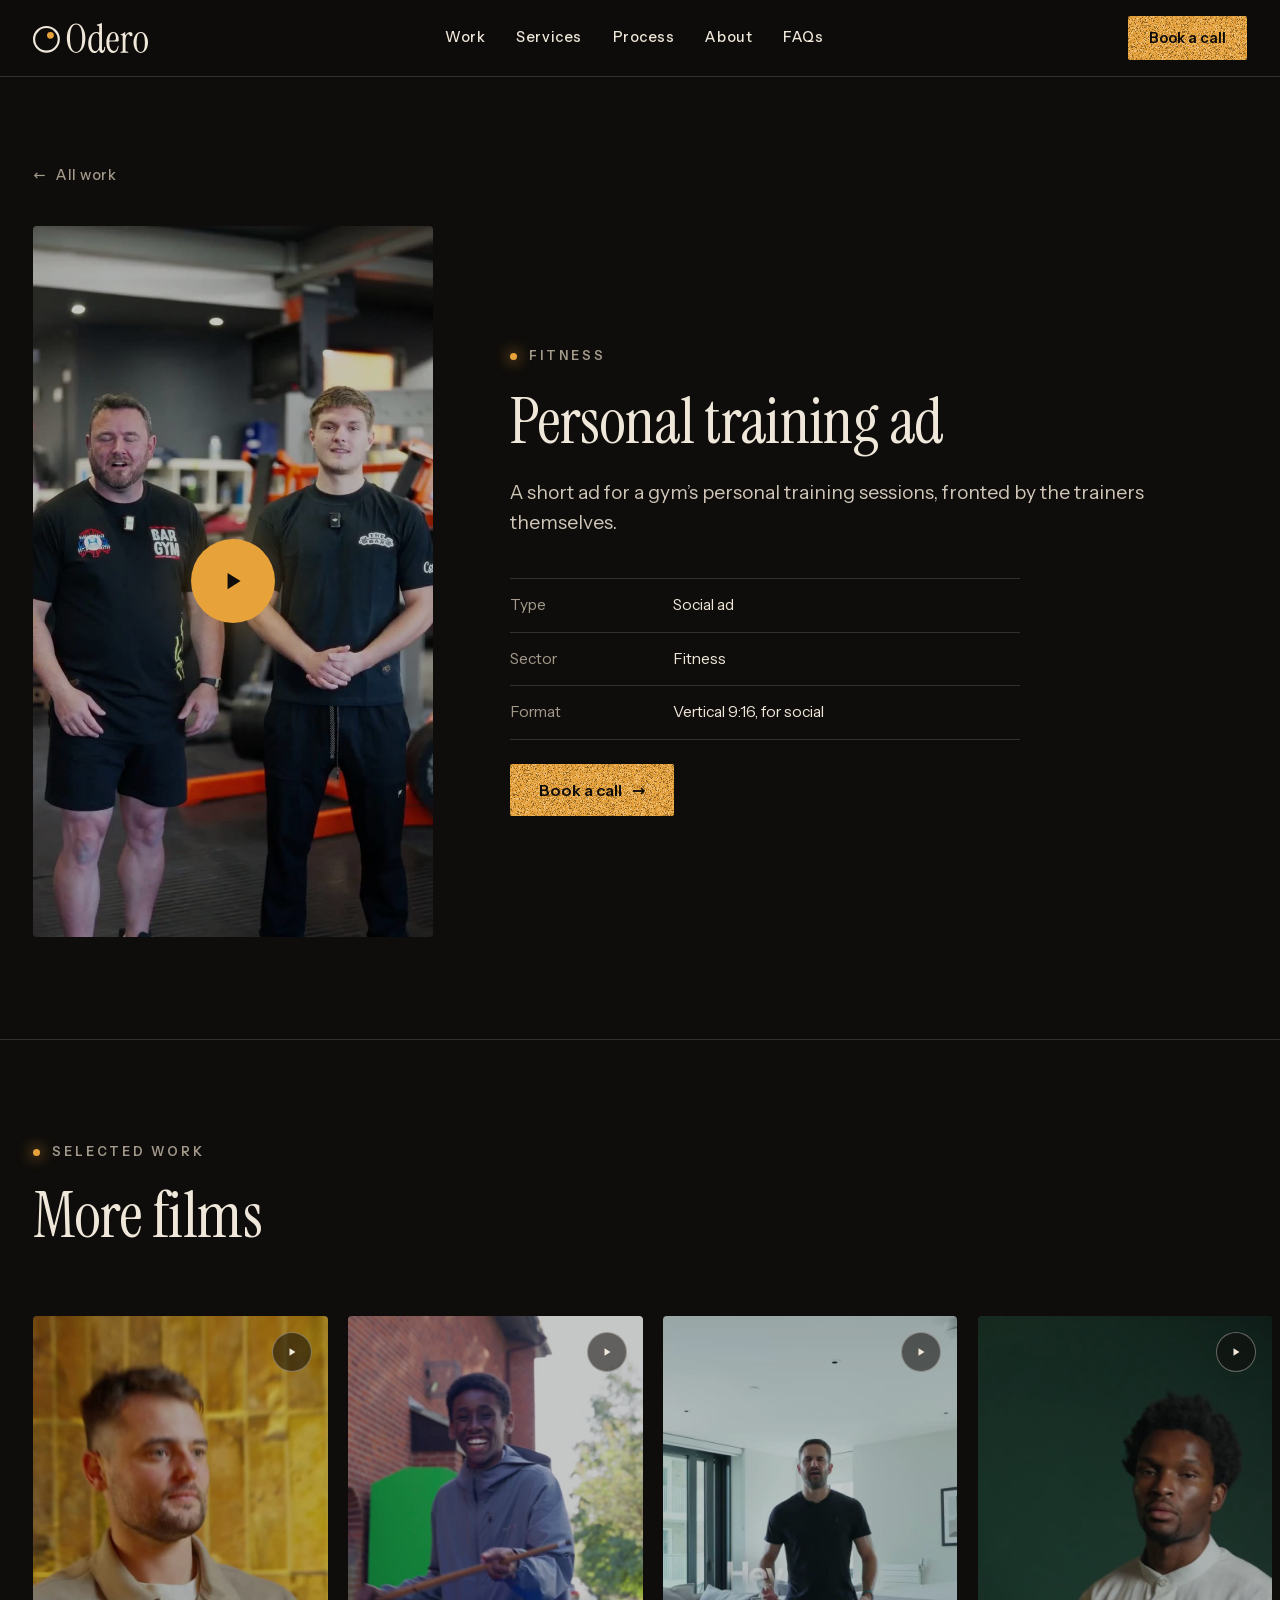
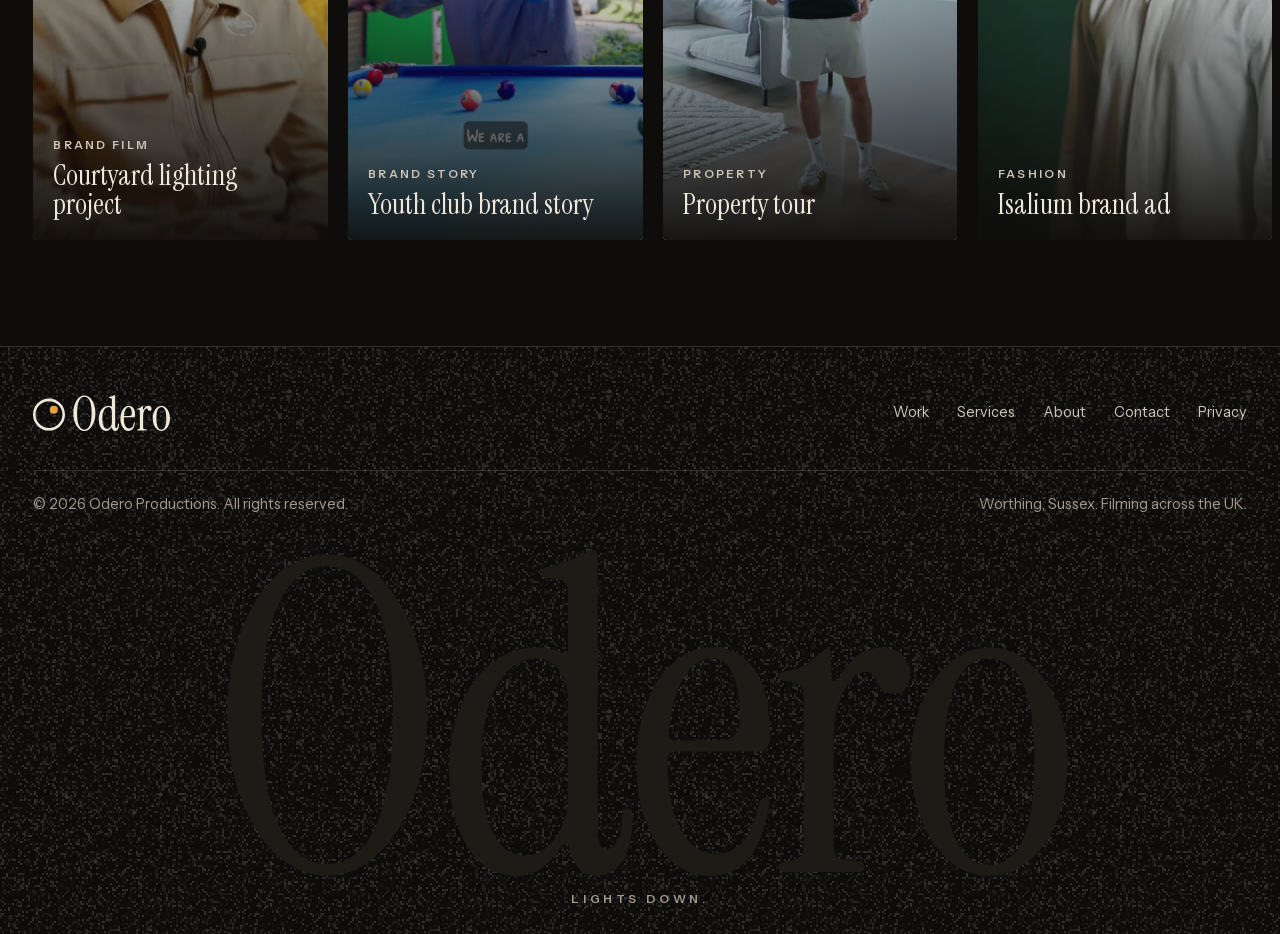
==== commit 4ff86802: "Grain on the gold and gritty texture in section backgrounds Two see-through grain tiles: a fine one " ====
--- a/work/bar-gym/index.html
+++ b/work/bar-gym/index.html
@@ -23,8 +23,8 @@
   <link rel="apple-touch-icon" href="../../assets/brand/apple-touch-icon.png">
   <link rel="preload" href="../../assets/fonts/instrument-serif-400-latin.woff2" as="font" type="font/woff2" crossorigin>
   <link rel="preload" href="../../assets/fonts/instrument-sans-var-latin.woff2" as="font" type="font/woff2" crossorigin>
-  <link rel="stylesheet" href="../../styles.css?v=20261118c">
-  <script src="../../script.js?v=20261118c"></script>
+  <link rel="stylesheet" href="../../styles.css?v=20261119d">
+  <script src="../../script.js?v=20261119d"></script>
 </head>
 <body>
   <a class="skip-link" href="#main">Skip to content</a>
--- a/styles.css
+++ b/styles.css
@@ -110,8 +110,8 @@
   font: 600 16px/1 var(--sans); text-decoration: none; cursor: pointer;
   transition: background-color 0.25s var(--ease), border-color 0.25s var(--ease), color 0.25s var(--ease), transform 0.25s var(--ease);
 }
-.btn-primary { background: var(--tungsten); color: var(--carbon); }
-.btn-primary:hover { background: var(--tungsten-hot); }
+.btn-primary { background: url("assets/grain-fine.png") 0 0 / 200px, var(--tungsten); color: var(--carbon); }
+.btn-primary:hover { background: url("assets/grain-fine.png") 0 0 / 200px, var(--tungsten-hot); }
 .btn-ghost { border-color: var(--line-strong); color: var(--bone); font-weight: 500; }
 .btn-ghost:hover { border-color: var(--bone); }
 .btn-small { min-height: 44px; padding: 0 20px; font-size: 14.5px; }
@@ -190,7 +190,7 @@
 }
 .hero::after {             /* film grain */
   content: ""; position: absolute; inset: 0; z-index: -1; pointer-events: none;
-  background: url("assets/grain.png"); background-size: 200px; mix-blend-mode: overlay; opacity: 0.16;
+  background: url("assets/grit.png"); background-size: 320px; opacity: 0.2;
 }
 .hero-content {
   display: flex; flex-direction: column; justify-content: flex-end; gap: 28px;
@@ -492,7 +492,7 @@
 }
 .glow-band::after {
   content: ""; position: absolute; inset: 0; z-index: -1; pointer-events: none;
-  background: url("assets/grain.png"); background-size: 200px; mix-blend-mode: multiply; opacity: 0.22;
+  background: url("assets/grit.png"); background-size: 320px; opacity: 0.46;
 }
 .glow-band .eyebrow { color: rgba(15, 13, 11, 0.78); }
 .glow-band .eyebrow::before { background: var(--carbon); box-shadow: none; }
@@ -568,7 +568,7 @@
     radial-gradient(520px circle at var(--mx, 72%) var(--my, 108%), rgba(232, 162, 58, 0.34), rgba(232, 162, 58, 0) 62%),
     var(--umber);
 }
-.spot::after { content: ""; position: absolute; inset: 0; pointer-events: none; background: url("assets/grain.png"); background-size: 200px; mix-blend-mode: overlay; opacity: 0.14; }
+.spot::after { content: ""; position: absolute; inset: 0; pointer-events: none; background: url("assets/grit.png"); background-size: 320px; opacity: 0.3; }
 .spot > * { position: relative; z-index: 1; }
 .spot .lede { max-width: 28em; }
 .contact-row { display: grid; grid-template-columns: repeat(4, minmax(0, 1fr)); gap: 0 clamp(16px, 2.4vw, 32px); margin-top: 28px; }
@@ -632,6 +632,28 @@
   .hero::before { background: linear-gradient(0deg, var(--carbon) 22%, rgba(15, 13, 11, 0.7) 55%, rgba(15, 13, 11, 0.34) 100%); }
   .hero-content { padding-top: 104px; }
   .hero-top { margin-bottom: auto; }
+}
+
+/* ---------- Trusted by: client logos ---------- */
+.clients { padding-block: clamp(36px, 4.4vw, 64px) clamp(8px, 1vw, 16px); }
+.clients .eyebrow { justify-content: center; margin-bottom: clamp(26px, 3vw, 44px); }
+.clients-window {
+  overflow: hidden;
+  -webkit-mask-image: linear-gradient(90deg, transparent, #000 9%, #000 91%, transparent);
+  mask-image: linear-gradient(90deg, transparent, #000 9%, #000 91%, transparent);
+}
+.clients-track { display: flex; align-items: center; width: max-content; animation: marquee 52s linear infinite; }
+.clients-window:hover .clients-track { animation-play-state: paused; }
+.client { flex: none; display: flex; align-items: center; gap: 12px; padding-inline: clamp(26px, 3.2vw, 54px); opacity: 0.62; transition: opacity 0.3s var(--ease); }
+.client:hover { opacity: 1; }
+.client img { height: 38px; width: auto; max-width: 190px; object-fit: contain; }
+.client-tall img { height: 62px; }
+.client-named img { height: 36px; }
+.client-named span { font-size: 15px; font-weight: 700; letter-spacing: 0.16em; text-transform: uppercase; color: var(--bone); white-space: nowrap; }
+@media (max-width: 640px) {
+  .client img { height: 30px; max-width: 150px; }
+  .client-tall img { height: 50px; }
+  .client-named img { height: 30px; }
 }
 
 /* ---------- Label left, content right ---------- */
@@ -678,7 +700,7 @@
 .svc-visual::after { content: ""; position: absolute; inset: 0; z-index: -1; background: linear-gradient(0deg, rgba(15, 13, 11, 0.9), rgba(15, 13, 11, 0) 62%); }
 .svc-visual h3 { font: 400 clamp(32px, 3.5vw, 56px)/0.96 var(--serif); letter-spacing: -0.01em; max-width: 8em; }
 .svc-visual-glow { background: radial-gradient(120% 100% at 80% 0%, #F6C56E 0%, var(--tungsten) 42%, #B9770F 100%); color: var(--carbon); }
-.svc-visual-glow::after { background: url("assets/grain.png"); background-size: 200px; mix-blend-mode: multiply; opacity: 0.22; }
+.svc-visual-glow::after { background: url("assets/grit.png"); background-size: 320px; opacity: 0.5; }
 .svc-main { display: flex; flex-direction: column; align-items: flex-start; gap: 18px; padding-block: clamp(8px, 1.4vw, 22px); }
 .svc-main .svc-head { font: 400 clamp(28px, 2.8vw, 44px)/1.04 var(--serif); letter-spacing: -0.008em; }
 .svc-main p:not(.svc-head) { color: var(--linen); max-width: 32em; }
@@ -688,7 +710,7 @@
 .svc-incl li { padding: 9px 0; border-top: 1px solid var(--line); font-size: 16px; color: var(--bone); }
 .svc-incl li:last-child { border-bottom: 1px solid var(--line); }
 @media (max-width: 980px) {
-  .svc-card { position: static; grid-template-columns: minmax(0, 1fr); min-height: 0; box-shadow: none; }
+  .svc-card { position: relative; top: auto; grid-template-columns: minmax(0, 1fr); min-height: 0; box-shadow: none; }
   .svc-main, .svc-incl { padding-inline: 6px; }
   .svc-main .text-link { margin-top: 0; }
 }
@@ -697,6 +719,34 @@
 .spot { align-items: stretch; text-align: left; gap: clamp(28px, 4vw, 56px); padding: clamp(28px, 4vw, 64px); }
 .spot .mega { font-size: clamp(54px, 11vw, 216px); }
 .spot .hero-foot { align-items: center; }
+
+/* ============================================================
+   Grain. Film grain on the gold, and a grittier texture in the
+   background of some sections. Add class="grit" (plus one of the
+   glow classes) to a section to texture it.
+   ============================================================ */
+.grit { position: relative; isolation: isolate; }
+.grit::before {
+  content: ""; position: absolute; inset: 0; z-index: -1; pointer-events: none;
+  background: url("assets/grit.png"); background-size: 320px; opacity: 0.24;
+}
+/* a warm wash under the grain, placed differently in each section */
+.grit::after { content: ""; position: absolute; inset: 0; z-index: -2; pointer-events: none; }
+.glow-tr::after { background: radial-gradient(52% 70% at 100% 0%, rgba(232, 162, 58, 0.16), rgba(232, 162, 58, 0) 70%); }
+.glow-mid::after { background: radial-gradient(60% 55% at 50% 62%, rgba(232, 162, 58, 0.17), rgba(232, 162, 58, 0) 72%); }
+.glow-bl::after { background: radial-gradient(48% 62% at 0% 100%, rgba(232, 162, 58, 0.14), rgba(232, 162, 58, 0) 70%); }
+.grit-heavy::before { opacity: 0.34; }
+
+/* umber panels and the paper call sheet get grain of their own */
+.band { position: relative; isolation: isolate; }
+.band::before { content: ""; position: absolute; inset: 0; z-index: -1; pointer-events: none; background: url("assets/grit.png"); background-size: 320px; opacity: 0.3; }
+.svc-card { isolation: isolate; }
+.svc-card::before { content: ""; position: absolute; inset: 0; z-index: -1; pointer-events: none; border-radius: inherit; background: url("assets/grain-fine.png"); background-size: 200px; opacity: 0.5; }
+.callsheet { position: relative; isolation: isolate; }
+.callsheet::before { content: ""; position: absolute; inset: 0; z-index: -1; pointer-events: none; border-radius: inherit; background: url("assets/grit.png"); background-size: 320px; mix-blend-mode: multiply; opacity: 0.3; }
+.marquee { background: url("assets/grain-fine.png") 0 0 / 200px; }
+.site-footer { position: relative; isolation: isolate; }
+.site-footer::before { content: ""; position: absolute; inset: 0; z-index: -1; pointer-events: none; background: url("assets/grit.png"); background-size: 320px; opacity: 0.3; }
 
 /* ---------- Scroll reveal ----------
    Only ever hides things when script.js has added .js, so nothing is
@@ -708,5 +758,8 @@
   html { scroll-behavior: auto; }
   .marquee-track { flex-wrap: wrap; width: auto; justify-content: center; row-gap: 8px; }
   .marquee-track span:nth-child(n+9) { display: none; }
+  .clients-track { flex-wrap: wrap; width: auto; justify-content: center; row-gap: 28px; }
+  .clients-track .client[aria-hidden] { display: none; }
+  .clients-window { -webkit-mask-image: none; mask-image: none; }
   *, *::before, *::after { transition-duration: 0.01ms !important; transition-delay: 0s !important; animation: none !important; }
 }
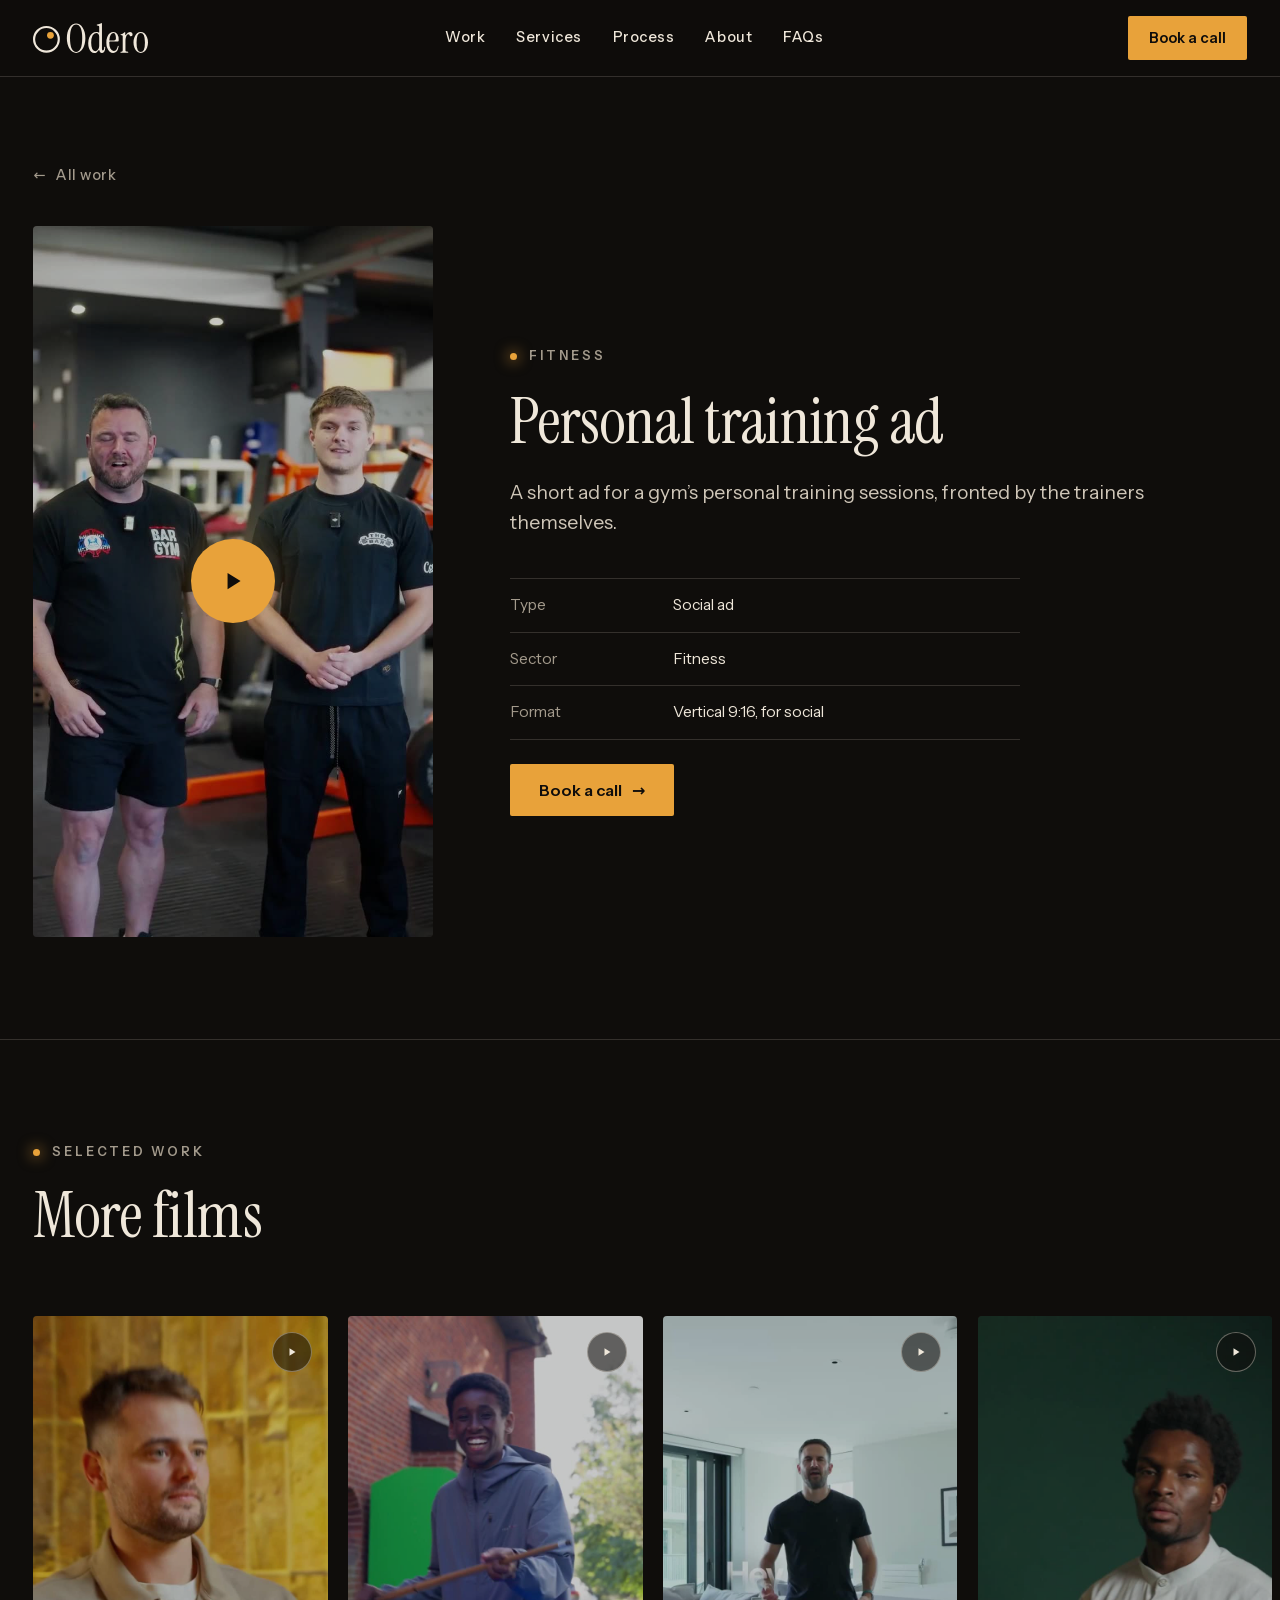
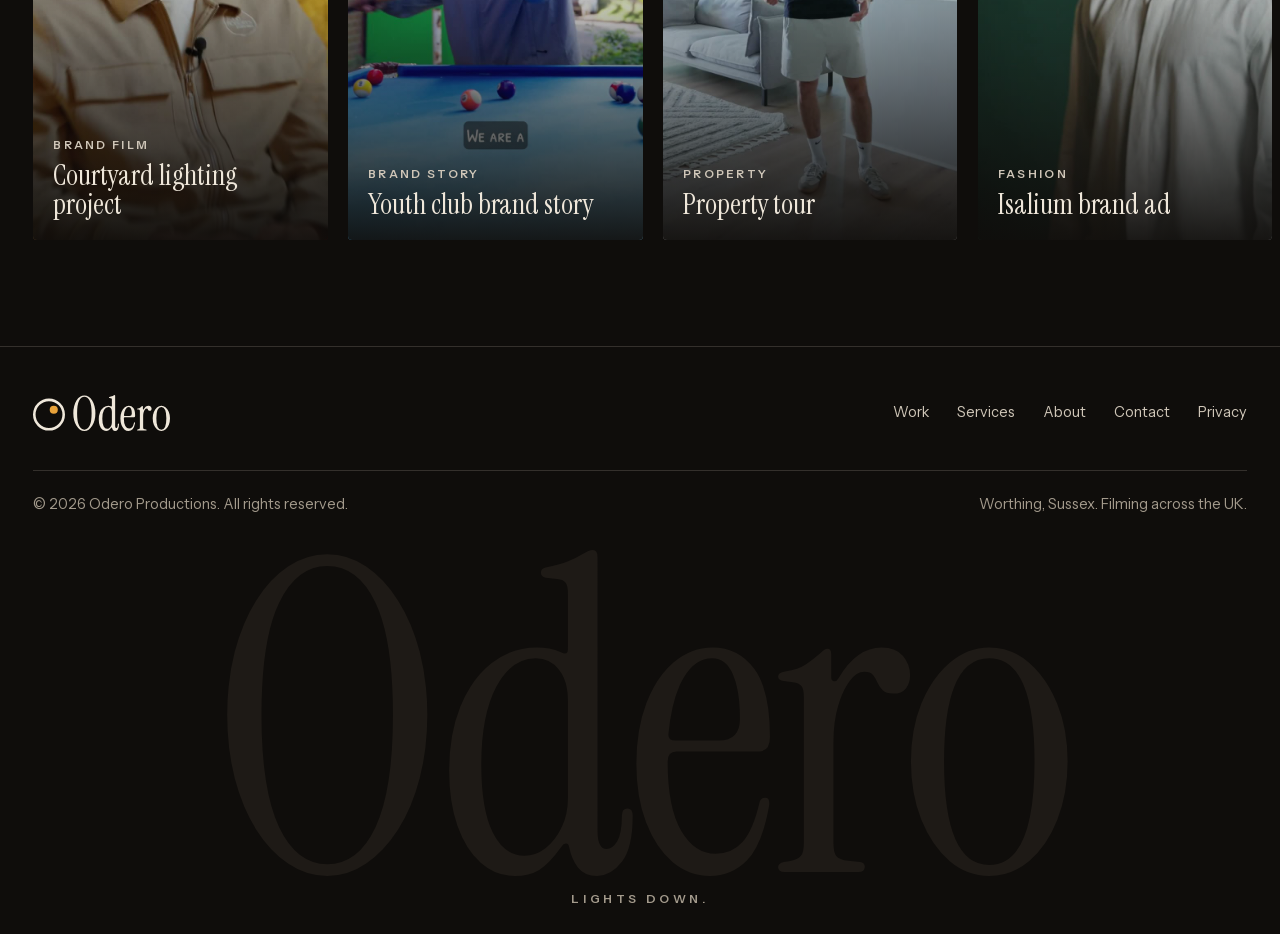
==== commit db4a88c1: "Remove the grain textures Back to the design as it was with the Trusted by strip: the amber palette " ====
--- a/work/bar-gym/index.html
+++ b/work/bar-gym/index.html
@@ -23,8 +23,8 @@
   <link rel="apple-touch-icon" href="../../assets/brand/apple-touch-icon.png">
   <link rel="preload" href="../../assets/fonts/instrument-serif-400-latin.woff2" as="font" type="font/woff2" crossorigin>
   <link rel="preload" href="../../assets/fonts/instrument-sans-var-latin.woff2" as="font" type="font/woff2" crossorigin>
-  <link rel="stylesheet" href="../../styles.css?v=20261119d">
-  <script src="../../script.js?v=20261119d"></script>
+  <link rel="stylesheet" href="../../styles.css?v=20261118c">
+  <script src="../../script.js?v=20261118c"></script>
 </head>
 <body>
   <a class="skip-link" href="#main">Skip to content</a>
--- a/styles.css
+++ b/styles.css
@@ -110,8 +110,8 @@
   font: 600 16px/1 var(--sans); text-decoration: none; cursor: pointer;
   transition: background-color 0.25s var(--ease), border-color 0.25s var(--ease), color 0.25s var(--ease), transform 0.25s var(--ease);
 }
-.btn-primary { background: url("assets/grain-fine.png") 0 0 / 200px, var(--tungsten); color: var(--carbon); }
-.btn-primary:hover { background: url("assets/grain-fine.png") 0 0 / 200px, var(--tungsten-hot); }
+.btn-primary { background: var(--tungsten); color: var(--carbon); }
+.btn-primary:hover { background: var(--tungsten-hot); }
 .btn-ghost { border-color: var(--line-strong); color: var(--bone); font-weight: 500; }
 .btn-ghost:hover { border-color: var(--bone); }
 .btn-small { min-height: 44px; padding: 0 20px; font-size: 14.5px; }
@@ -190,7 +190,7 @@
 }
 .hero::after {             /* film grain */
   content: ""; position: absolute; inset: 0; z-index: -1; pointer-events: none;
-  background: url("assets/grit.png"); background-size: 320px; opacity: 0.2;
+  background: url("assets/grain.png"); background-size: 200px; mix-blend-mode: overlay; opacity: 0.16;
 }
 .hero-content {
   display: flex; flex-direction: column; justify-content: flex-end; gap: 28px;
@@ -492,7 +492,7 @@
 }
 .glow-band::after {
   content: ""; position: absolute; inset: 0; z-index: -1; pointer-events: none;
-  background: url("assets/grit.png"); background-size: 320px; opacity: 0.46;
+  background: url("assets/grain.png"); background-size: 200px; mix-blend-mode: multiply; opacity: 0.22;
 }
 .glow-band .eyebrow { color: rgba(15, 13, 11, 0.78); }
 .glow-band .eyebrow::before { background: var(--carbon); box-shadow: none; }
@@ -568,7 +568,7 @@
     radial-gradient(520px circle at var(--mx, 72%) var(--my, 108%), rgba(232, 162, 58, 0.34), rgba(232, 162, 58, 0) 62%),
     var(--umber);
 }
-.spot::after { content: ""; position: absolute; inset: 0; pointer-events: none; background: url("assets/grit.png"); background-size: 320px; opacity: 0.3; }
+.spot::after { content: ""; position: absolute; inset: 0; pointer-events: none; background: url("assets/grain.png"); background-size: 200px; mix-blend-mode: overlay; opacity: 0.14; }
 .spot > * { position: relative; z-index: 1; }
 .spot .lede { max-width: 28em; }
 .contact-row { display: grid; grid-template-columns: repeat(4, minmax(0, 1fr)); gap: 0 clamp(16px, 2.4vw, 32px); margin-top: 28px; }
@@ -700,7 +700,7 @@
 .svc-visual::after { content: ""; position: absolute; inset: 0; z-index: -1; background: linear-gradient(0deg, rgba(15, 13, 11, 0.9), rgba(15, 13, 11, 0) 62%); }
 .svc-visual h3 { font: 400 clamp(32px, 3.5vw, 56px)/0.96 var(--serif); letter-spacing: -0.01em; max-width: 8em; }
 .svc-visual-glow { background: radial-gradient(120% 100% at 80% 0%, #F6C56E 0%, var(--tungsten) 42%, #B9770F 100%); color: var(--carbon); }
-.svc-visual-glow::after { background: url("assets/grit.png"); background-size: 320px; opacity: 0.5; }
+.svc-visual-glow::after { background: url("assets/grain.png"); background-size: 200px; mix-blend-mode: multiply; opacity: 0.22; }
 .svc-main { display: flex; flex-direction: column; align-items: flex-start; gap: 18px; padding-block: clamp(8px, 1.4vw, 22px); }
 .svc-main .svc-head { font: 400 clamp(28px, 2.8vw, 44px)/1.04 var(--serif); letter-spacing: -0.008em; }
 .svc-main p:not(.svc-head) { color: var(--linen); max-width: 32em; }
@@ -710,7 +710,7 @@
 .svc-incl li { padding: 9px 0; border-top: 1px solid var(--line); font-size: 16px; color: var(--bone); }
 .svc-incl li:last-child { border-bottom: 1px solid var(--line); }
 @media (max-width: 980px) {
-  .svc-card { position: relative; top: auto; grid-template-columns: minmax(0, 1fr); min-height: 0; box-shadow: none; }
+  .svc-card { position: static; grid-template-columns: minmax(0, 1fr); min-height: 0; box-shadow: none; }
   .svc-main, .svc-incl { padding-inline: 6px; }
   .svc-main .text-link { margin-top: 0; }
 }
@@ -719,34 +719,6 @@
 .spot { align-items: stretch; text-align: left; gap: clamp(28px, 4vw, 56px); padding: clamp(28px, 4vw, 64px); }
 .spot .mega { font-size: clamp(54px, 11vw, 216px); }
 .spot .hero-foot { align-items: center; }
-
-/* ============================================================
-   Grain. Film grain on the gold, and a grittier texture in the
-   background of some sections. Add class="grit" (plus one of the
-   glow classes) to a section to texture it.
-   ============================================================ */
-.grit { position: relative; isolation: isolate; }
-.grit::before {
-  content: ""; position: absolute; inset: 0; z-index: -1; pointer-events: none;
-  background: url("assets/grit.png"); background-size: 320px; opacity: 0.24;
-}
-/* a warm wash under the grain, placed differently in each section */
-.grit::after { content: ""; position: absolute; inset: 0; z-index: -2; pointer-events: none; }
-.glow-tr::after { background: radial-gradient(52% 70% at 100% 0%, rgba(232, 162, 58, 0.16), rgba(232, 162, 58, 0) 70%); }
-.glow-mid::after { background: radial-gradient(60% 55% at 50% 62%, rgba(232, 162, 58, 0.17), rgba(232, 162, 58, 0) 72%); }
-.glow-bl::after { background: radial-gradient(48% 62% at 0% 100%, rgba(232, 162, 58, 0.14), rgba(232, 162, 58, 0) 70%); }
-.grit-heavy::before { opacity: 0.34; }
-
-/* umber panels and the paper call sheet get grain of their own */
-.band { position: relative; isolation: isolate; }
-.band::before { content: ""; position: absolute; inset: 0; z-index: -1; pointer-events: none; background: url("assets/grit.png"); background-size: 320px; opacity: 0.3; }
-.svc-card { isolation: isolate; }
-.svc-card::before { content: ""; position: absolute; inset: 0; z-index: -1; pointer-events: none; border-radius: inherit; background: url("assets/grain-fine.png"); background-size: 200px; opacity: 0.5; }
-.callsheet { position: relative; isolation: isolate; }
-.callsheet::before { content: ""; position: absolute; inset: 0; z-index: -1; pointer-events: none; border-radius: inherit; background: url("assets/grit.png"); background-size: 320px; mix-blend-mode: multiply; opacity: 0.3; }
-.marquee { background: url("assets/grain-fine.png") 0 0 / 200px; }
-.site-footer { position: relative; isolation: isolate; }
-.site-footer::before { content: ""; position: absolute; inset: 0; z-index: -1; pointer-events: none; background: url("assets/grit.png"); background-size: 320px; opacity: 0.3; }
 
 /* ---------- Scroll reveal ----------
    Only ever hides things when script.js has added .js, so nothing is
